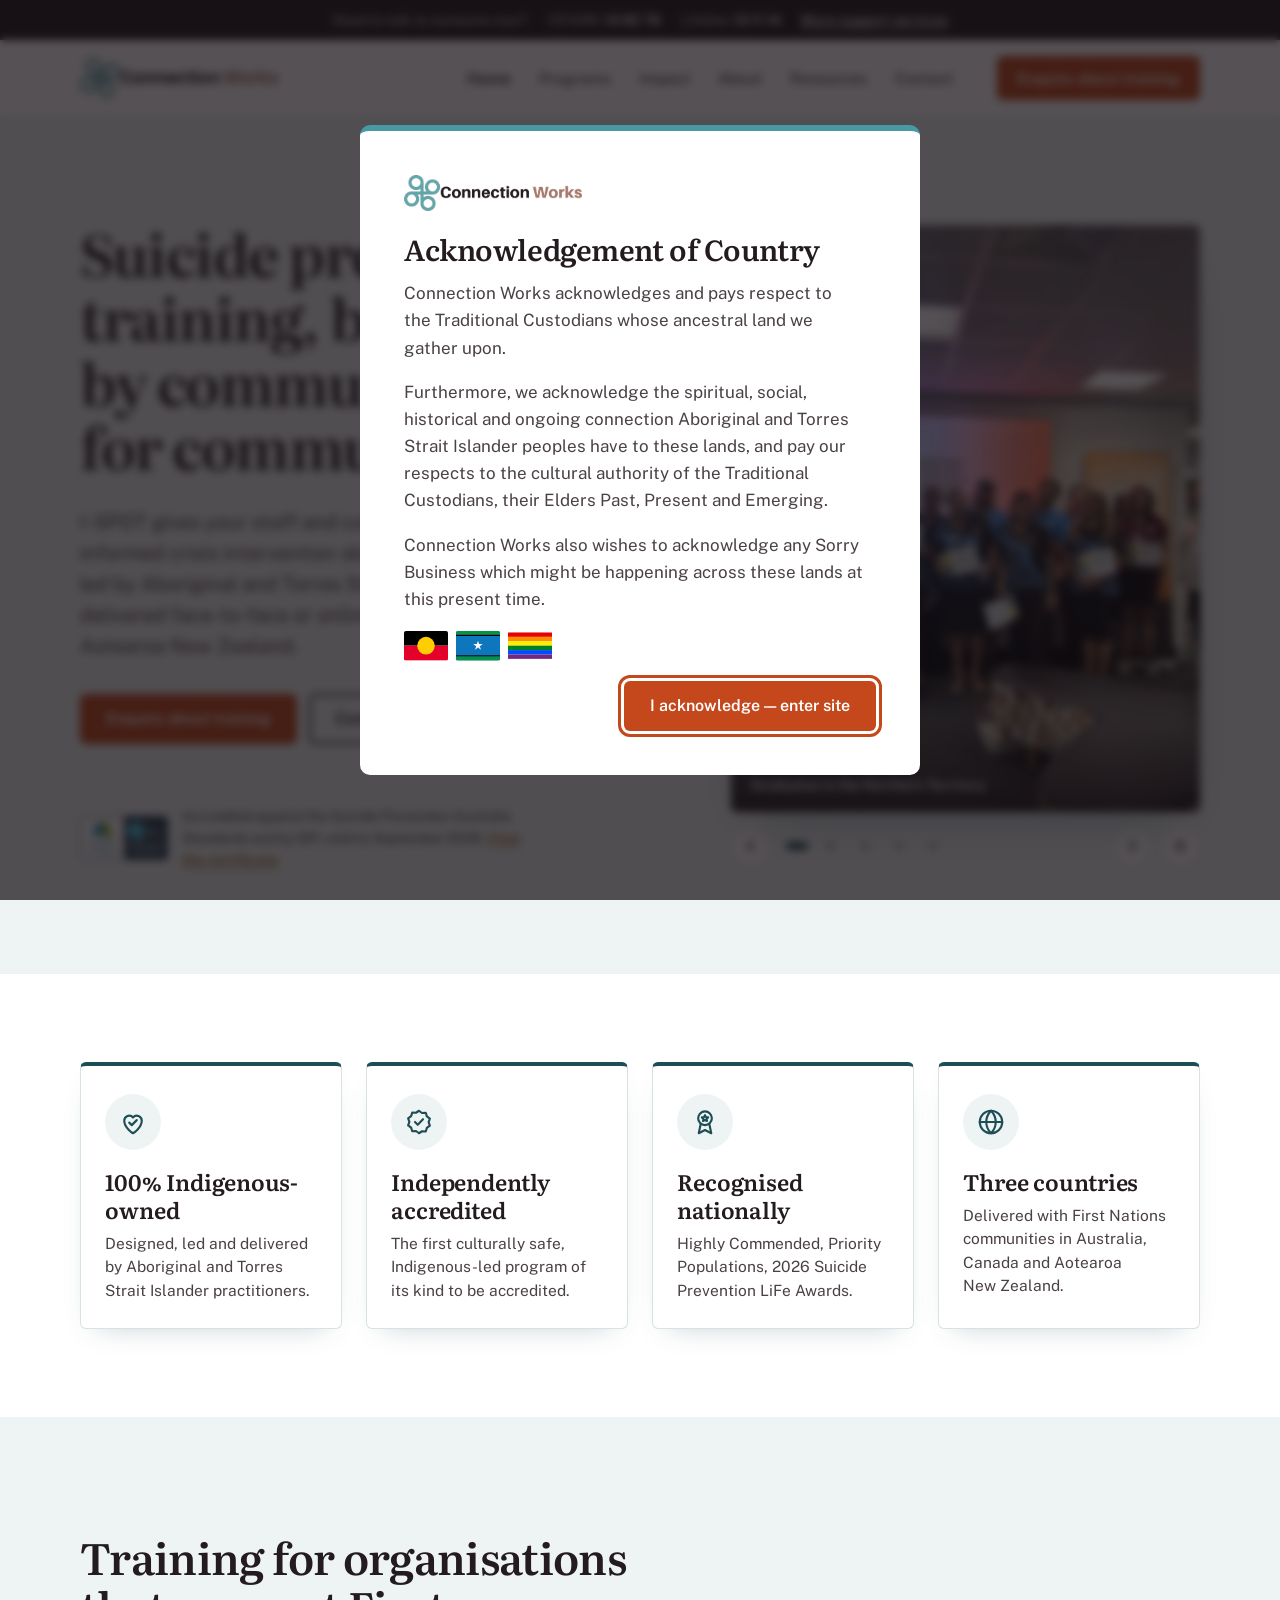
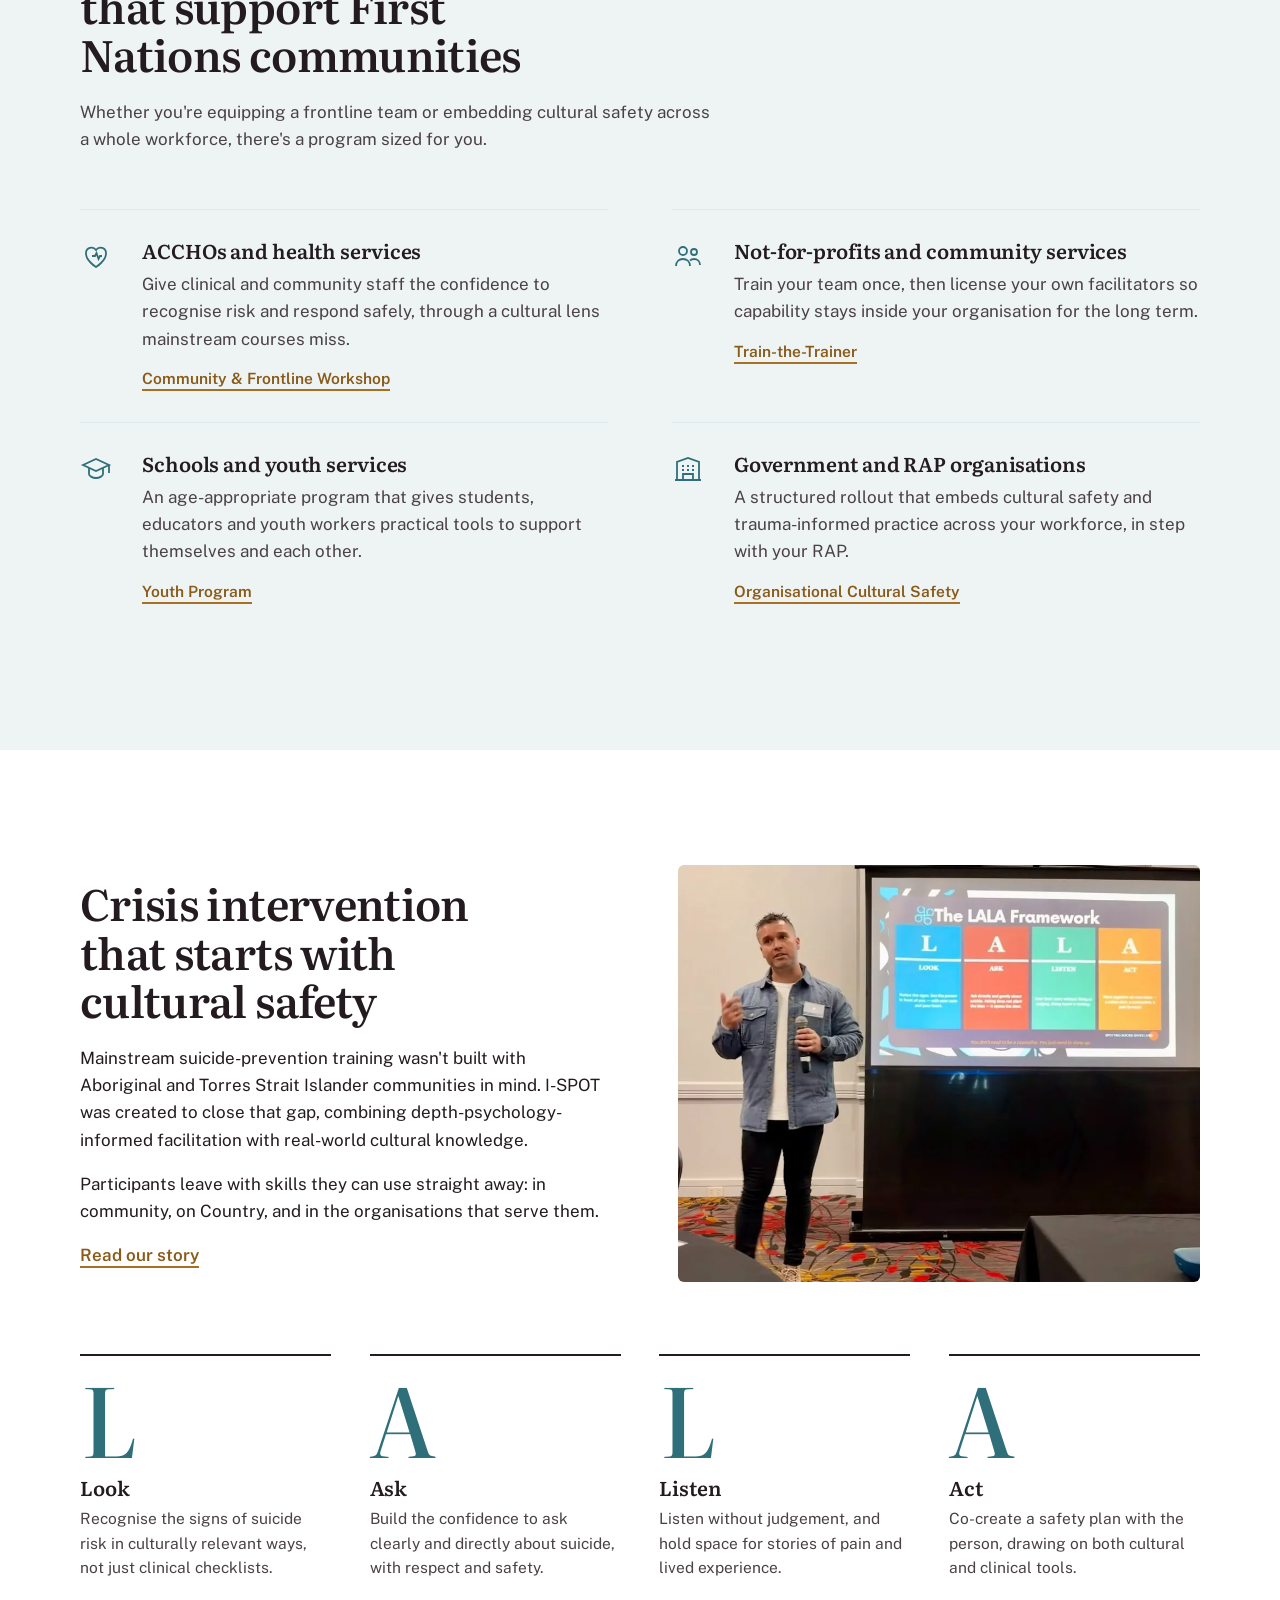
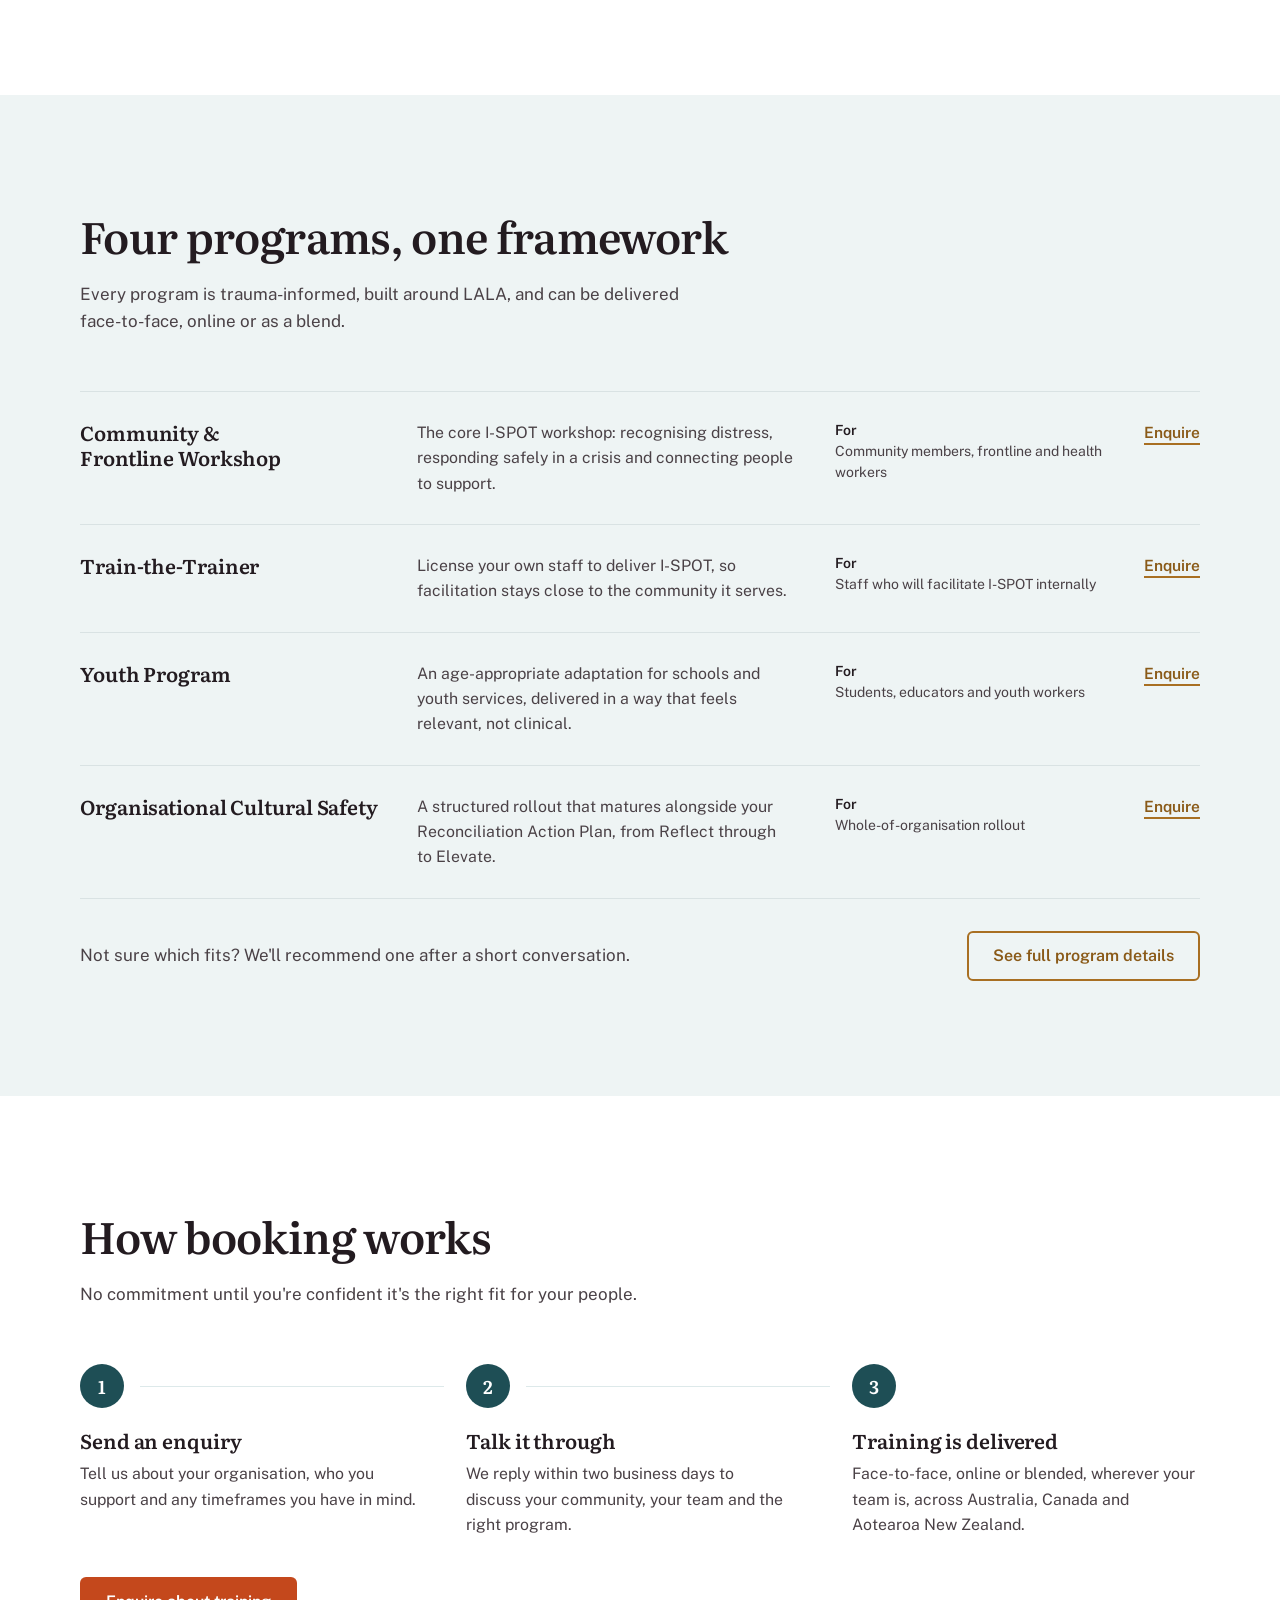
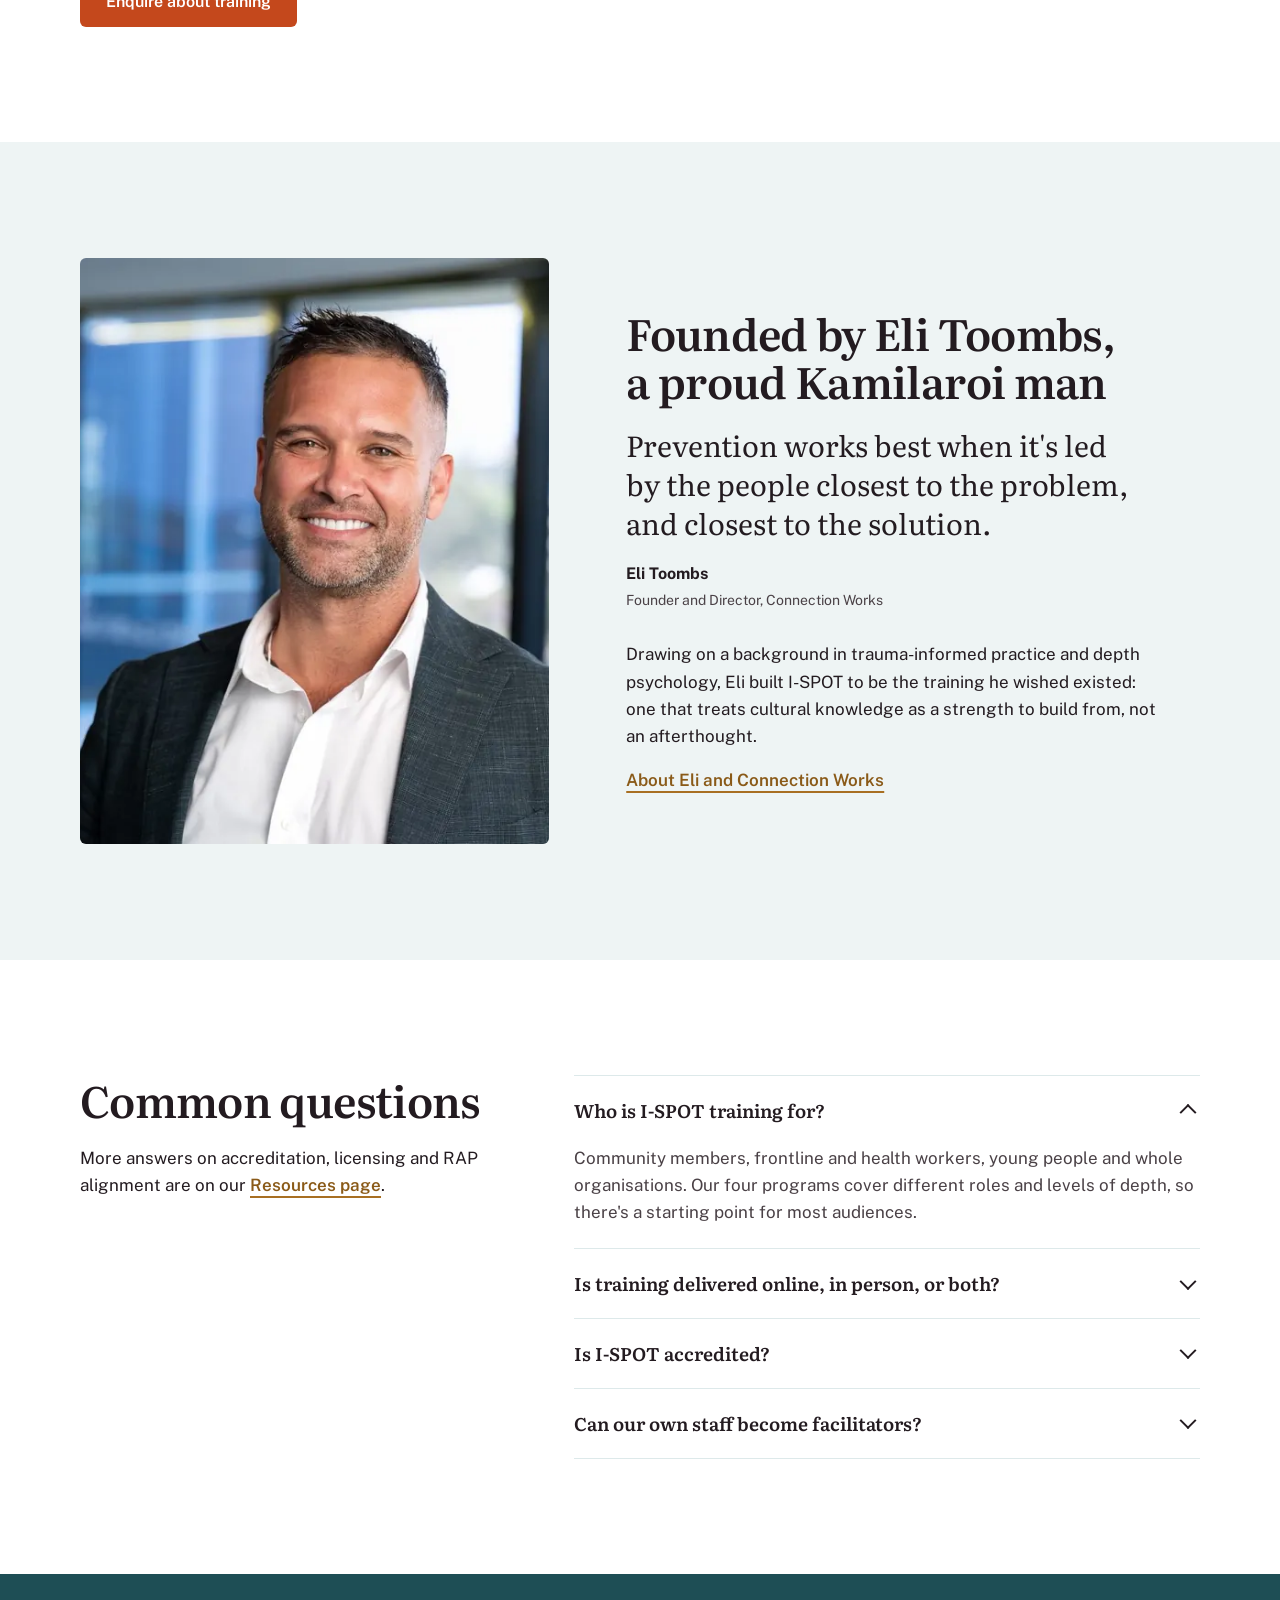
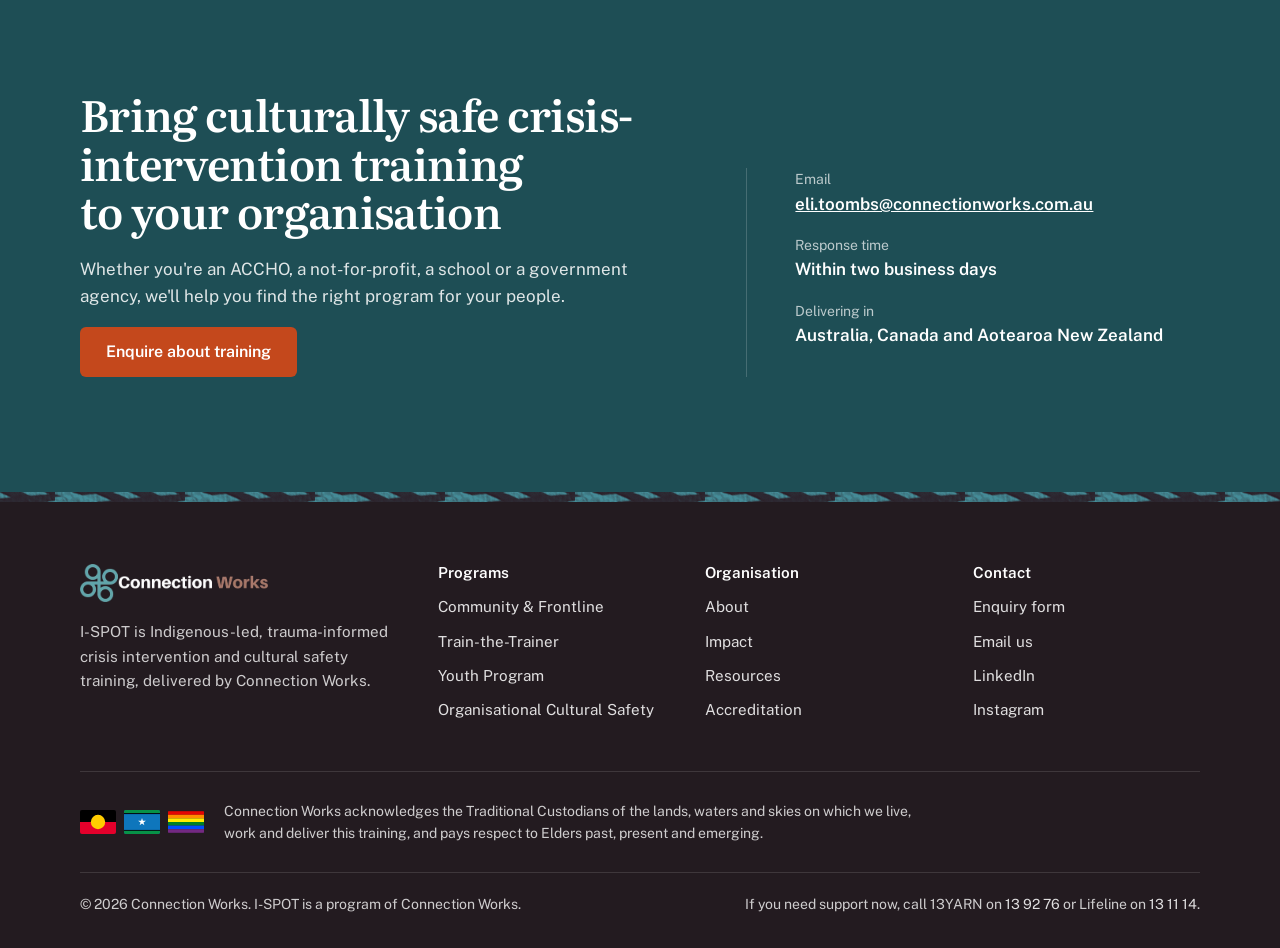
==== index.html @ 9fb26919 "Update SEO meta (titles, descriptions, OG/Twitter) targeting suicide prevention keyword research Fix" ====
<!doctype html>
<html lang="en-AU">
<head>
<meta charset="UTF-8">
<meta name="viewport" content="width=device-width, initial-scale=1">
<title>I-SPOT — Indigenous-Led Suicide Prevention Training</title>
<meta name="description" content="I-SPOT delivers Indigenous-led suicide prevention training and trauma-informed crisis intervention skills for community, frontline workers and organisations across Australia, Canada and Aotearoa New Zealand.">
<link rel="canonical" href="https://ispot.com.au/">
<meta name="theme-color" content="#1e4e55">
<!-- Open Graph / Twitter -->
<meta property="og:type" content="website">
<meta property="og:site_name" content="I-SPOT">
<meta property="og:locale" content="en_AU">
<meta property="og:url" content="https://ispot.com.au/">
<meta property="og:title" content="I-SPOT — Indigenous-Led Suicide Prevention Training">
<meta property="og:description" content="I-SPOT delivers Indigenous-led suicide prevention training and trauma-informed crisis intervention skills for community, frontline workers and organisations across Australia, Canada and Aotearoa New Zealand.">
<meta property="og:image" content="https://ispot.com.au/nt-graduates-certificates.jpg">
<meta property="og:image:width" content="1400">
<meta property="og:image:height" content="1050">
<meta name="twitter:card" content="summary_large_image">
<meta name="twitter:title" content="I-SPOT — Indigenous-Led Suicide Prevention Training">
<meta name="twitter:description" content="I-SPOT delivers Indigenous-led suicide prevention training and trauma-informed crisis intervention skills for community, frontline workers and organisations across Australia, Canada and Aotearoa New Zealand.">
<meta name="twitter:image" content="https://ispot.com.au/nt-graduates-certificates.jpg">
<!-- Structured data (AEO): organisation, site, page -->
<script type="application/ld+json">
{
 "@context": "https://schema.org",
 "@graph": [
  {
   "@type": "Organization",
   "@id": "https://ispot.com.au/#organization",
   "name": "Connection Works",
   "alternateName": "I-SPOT",
   "url": "https://ispot.com.au/",
   "logo": "https://ispot.com.au/connection-works-logo.png",
   "email": "eli.toombs@connectionworks.com.au",
   "description": "Connection Works delivers I-SPOT, a 100% Indigenous-owned, designed and led trauma-informed crisis intervention and cultural safety training program.",
   "founder": {
    "@type": "Person",
    "@id": "https://ispot.com.au/about.html#eli-toombs",
    "name": "Eli Toombs",
    "jobTitle": "Founder and Director",
    "description": "A proud Kamilaroi man.",
    "sameAs": [
     "https://www.linkedin.com/in/elitoombs",
     "https://www.instagram.com/eli_toombs"
    ]
   },
   "areaServed": [
    {
     "@type": "Country",
     "name": "Australia"
    },
    {
     "@type": "Country",
     "name": "Canada"
    },
    {
     "@type": "Country",
     "name": "New Zealand"
    }
   ],
   "knowsAbout": [
    "Suicide prevention",
    "Crisis intervention",
    "Cultural safety",
    "Trauma-informed practice"
   ],
   "hasCredential": [
    {
     "@type": "EducationalOccupationalCredential",
     "name": "Accredited against the Suicide Prevention Australia Standards"
    },
    {
     "@type": "EducationalOccupationalCredential",
     "name": "QIP (Quality Innovation Performance) Accredited Program",
     "validFrom": "2025-09-24",
     "validThrough": "2028-09-24"
    }
   ],
   "award": "Highly Commended, Priority Populations category, 2026 Suicide Prevention LiFe Awards",
   "contactPoint": {
    "@type": "ContactPoint",
    "contactType": "Training enquiries",
    "email": "eli.toombs@connectionworks.com.au",
    "url": "https://ispot.com.au/contact.html",
    "availableLanguage": "English"
   }
  },
  {
   "@type": "WebSite",
   "@id": "https://ispot.com.au/#website",
   "url": "https://ispot.com.au/",
   "name": "I-SPOT",
   "publisher": {
    "@id": "https://ispot.com.au/#organization"
   },
   "inLanguage": "en-AU"
  },
  {
   "@type": "WebPage",
   "@id": "https://ispot.com.au/#webpage",
   "url": "https://ispot.com.au/",
   "name": "I-SPOT — Indigenous-Led Suicide Prevention Training",
   "description": "I-SPOT delivers Indigenous-led suicide prevention training and trauma-informed crisis intervention skills for community, frontline workers and organisations across Australia, Canada and Aotearoa New Zealand.",
   "isPartOf": {
    "@id": "https://ispot.com.au/#website"
   },
   "about": {
    "@id": "https://ispot.com.au/#organization"
   },
   "primaryImageOfPage": "https://ispot.com.au/canada-partners-waterfront2.jpg",
   "inLanguage": "en-AU"
  }
 ]
}
</script>
<link rel="preconnect" href="https://fonts.googleapis.com">
<link rel="preconnect" href="https://fonts.gstatic.com" crossorigin>
<link rel="stylesheet" href="https://fonts.googleapis.com/css2?family=Literata:opsz,wght@7..72,400;7..72,500;7..72,600&family=Public+Sans:wght@400;500;600;700&display=swap">
<link rel="preload" as="image" href="img/nt-graduates-certificates-960.webp" imagesrcset="img/nt-graduates-certificates-480.webp 480w, img/nt-graduates-certificates-960.webp 960w, img/nt-graduates-certificates-1400.webp 1400w" imagesizes="(min-width: 860px) 45vw, 100vw">
<link rel="stylesheet" href="site.css">
</head>
<body>

<a class="skip-link" href="#main">Skip to content</a>

<!-- ============ Always-visible crisis support ============ -->
<div class="support-bar">
  <div class="wrap">
    <span class="support-bar-label">Need to talk to someone now?</span>
    <a href="tel:139276"><span>13YARN</span>13 92 76</a>
    <a href="tel:131114"><span>Lifeline</span>13 11 14</a>
    <a href="resources.html#support" class="support-bar-more">More support services</a>
  </div>
</div>

<!-- ============ Acknowledgement of Country (first visit) ============ -->
<div class="ack-overlay" id="ack-overlay" hidden role="dialog" aria-modal="true" aria-labelledby="ack-title">
  <div class="ack-modal">
    <img class="ack-logo" src="img/cw-logo-dark.webp" width="475" height="96" alt="Connection Works">
    <h2 id="ack-title">Acknowledgement of Country</h2>
    <p>Connection Works acknowledges and pays respect to the Traditional Custodians whose ancestral land we gather upon.</p>
    <p>Furthermore, we acknowledge the spiritual, social, historical and ongoing connection Aboriginal and Torres Strait Islander peoples have to these lands, and pay our respects to the cultural authority of the Traditional Custodians, their Elders Past, Present and Emerging.</p>
    <p>Connection Works also wishes to acknowledge any Sorry Business which might be happening across these lands at this present time.</p>
    <div class="flags-row" aria-label="Aboriginal Flag, Torres Strait Islander Flag, and Pride Flag">
      <svg class="flag-icon" viewBox="0 0 300 200" role="img" aria-label="Aboriginal Flag">
        <rect width="300" height="100" fill="#000000"/>
        <rect y="100" width="300" height="100" fill="#e4002b"/>
        <circle cx="150" cy="100" r="60" fill="#ffcd00"/>
      </svg>
      <svg class="flag-icon" viewBox="0 0 300 200" role="img" aria-label="Torres Strait Islander Flag">
        <rect width="300" height="200" fill="#0e76bc"/>
        <rect width="300" height="26" fill="#079247"/>
        <rect y="26" width="300" height="8" fill="#000000"/>
        <rect y="166" width="300" height="8" fill="#000000"/>
        <rect y="174" width="300" height="26" fill="#079247"/>
        <polygon points="150.0,66.0 157.6,89.5 182.3,89.5 162.4,104.0 170.0,127.5 150.0,113.0 130.0,127.5 137.6,104.0 117.7,89.5 142.4,89.5" fill="#ffffff"/>
      </svg>
      <svg class="flag-icon" viewBox="0 0 300 180" role="img" aria-label="Pride Flag">
        <rect y="0" width="300" height="30" fill="#e40303"/>
        <rect y="30" width="300" height="30" fill="#ff8c00"/>
        <rect y="60" width="300" height="30" fill="#ffed00"/>
        <rect y="90" width="300" height="30" fill="#008026"/>
        <rect y="120" width="300" height="30" fill="#004dff"/>
        <rect y="150" width="300" height="30" fill="#732982"/>
      </svg>
    </div>
    <div class="ack-actions">
      <button type="button" class="btn btn-primary" data-ack-close>I acknowledge — enter site</button>
    </div>
  </div>
</div>

<header class="site-header">
  <div class="wrap nav" role="navigation" aria-label="Main">
    <a href="index.html" class="brand" aria-label="I-SPOT by Connection Works, home">
      <img src="img/cw-logo-dark.webp" width="475" height="96" alt="Connection Works">
    </a>
    <ul class="nav-links" id="nav-links">
      <li><a href="index.html" aria-current="page">Home</a></li>
      <li><a href="training.html">Programs</a></li>
      <li><a href="impact.html">Impact</a></li>
      <li><a href="about.html">About</a></li>
      <li><a href="resources.html">Resources</a></li>
      <li><a href="contact.html">Contact</a></li>
      <li class="nav-mobile-cta"><a href="contact.html" class="btn btn-primary">Enquire about training</a></li>
    </ul>
    <div class="nav-cta"><a href="contact.html" class="btn btn-primary">Enquire about training</a></div>
    <button class="nav-toggle" aria-label="Menu" aria-expanded="false" aria-controls="nav-links"><span></span></button>
  </div>
</header>

<main id="main">

  <!-- ============ Hero ============ -->
  <section class="hero">
    <div class="wrap hero-grid">
      <div class="hero-copy">
        <h1>Suicide prevention training, built by community, for community.</h1>
        <p class="lede">I-SPOT gives your staff and community practical, trauma-informed crisis intervention skills. It is designed, owned and led by Aboriginal and Torres Strait Islander practitioners, and delivered face-to-face or online across Australia, Canada and Aotearoa New Zealand.</p>
        <div class="btn-row">
          <a href="contact.html" class="btn btn-primary">Enquire about training</a>
          <a href="training.html" class="btn btn-secondary">Compare programs</a>
        </div>
        <div class="hero-note">
          <img src="img/accreditation-badge.webp" width="760" height="380" alt="Suicide Prevention Australia Standards and QIP Accredited Program">
          <p>Accredited against the Suicide Prevention Australia Standards and by QIP, valid to September 2028. <a href="resources.html#certificate">View the certificate</a></p>
        </div>
      </div>
      <div class="hero-slider" role="region" aria-roledescription="carousel" aria-label="Photos of I-SPOT training and graduates">
        <ul class="slides" aria-live="off">
          <li class="slide is-active" role="group" aria-roledescription="slide" aria-label="1 of 5">
            <img fetchpriority="high" decoding="async" src="img/nt-graduates-certificates-1400.webp" srcset="img/nt-graduates-certificates-480.webp 480w, img/nt-graduates-certificates-960.webp 960w, img/nt-graduates-certificates-1400.webp 1400w" sizes="(min-width: 860px) 45vw, 100vw" width="1400" height="1050" alt="I-SPOT graduates holding their certificates of achievement in the Northern Territory">
            <p class="slide-caption">Graduates in the Northern Territory</p>
          </li>
          <li class="slide" role="group" aria-roledescription="slide" aria-label="2 of 5" aria-hidden="true">
            <img loading="lazy" fetchpriority="low" decoding="async" src="img/canada-partners-waterfront2-1400.webp" srcset="img/canada-partners-waterfront2-480.webp 480w, img/canada-partners-waterfront2-960.webp 960w, img/canada-partners-waterfront2-1400.webp 1400w" sizes="(min-width: 860px) 45vw, 100vw" width="1400" height="1050" alt="Eli Toombs with Train-the-Trainer partner community members in Canada">
            <p class="slide-caption">Train-the-Trainer partners in Canada</p>
          </li>
          <li class="slide" role="group" aria-roledescription="slide" aria-label="3 of 5" aria-hidden="true">
            <img loading="lazy" fetchpriority="low" decoding="async" src="img/kimarriyanginila-graduates-2-1024.webp" srcset="img/kimarriyanginila-graduates-2-480.webp 480w, img/kimarriyanginila-graduates-2-960.webp 960w, img/kimarriyanginila-graduates-2-1024.webp 1024w" sizes="(min-width: 860px) 45vw, 100vw" width="1024" height="768" alt="Eli Toombs with I-SPOT graduates at Kimarriyanginila community, Northern Territory">
            <p class="slide-caption">Kimarriyanginila community, NT</p>
          </li>
          <li class="slide" role="group" aria-roledescription="slide" aria-label="4 of 5" aria-hidden="true">
            <img loading="lazy" fetchpriority="low" decoding="async" src="img/barkly-graduates-1050.webp" srcset="img/barkly-graduates-480.webp 480w, img/barkly-graduates-960.webp 960w, img/barkly-graduates-1050.webp 1050w" sizes="(min-width: 860px) 45vw, 100vw" width="1050" height="1400" alt="I-SPOT graduates holding certificates of achievement in the Barkly region">
            <p class="slide-caption">Graduates in the Barkly region</p>
          </li>
          <li class="slide" role="group" aria-roledescription="slide" aria-label="5 of 5" aria-hidden="true">
            <img loading="lazy" fetchpriority="low" decoding="async" src="img/award-ceremony-1365.webp" srcset="img/award-ceremony-480.webp 480w, img/award-ceremony-960.webp 960w, img/award-ceremony-1365.webp 1365w" sizes="(min-width: 860px) 45vw, 100vw" width="1365" height="768" alt="The Connection Works team accepting I-SPOT's Highly Commended award at the 2026 Suicide Prevention LiFe Awards">
            <p class="slide-caption">Highly Commended, 2026 LiFe Awards</p>
          </li>
        </ul>
        <div class="slider-controls">
          <button type="button" class="slider-btn" data-slider-prev aria-label="Previous photo"><svg viewBox="0 0 20 20" aria-hidden="true"><path d="M12.5 4 6.5 10l6 6" fill="none" stroke="currentColor" stroke-width="2"/></svg></button>
          <div class="slider-dots">
            <button type="button" class="slider-dot is-active" aria-label="Show photo 1: Graduates in the Northern Territory" aria-current="true"></button>
            <button type="button" class="slider-dot" aria-label="Show photo 2: Train-the-Trainer partners in Canada"></button>
            <button type="button" class="slider-dot" aria-label="Show photo 3: Kimarriyanginila community, NT"></button>
            <button type="button" class="slider-dot" aria-label="Show photo 4: Graduates in the Barkly region"></button>
            <button type="button" class="slider-dot" aria-label="Show photo 5: Highly Commended, 2026 LiFe Awards"></button>
          </div>
          <button type="button" class="slider-btn" data-slider-next aria-label="Next photo"><svg viewBox="0 0 20 20" aria-hidden="true"><path d="m7.5 4 6 6-6 6" fill="none" stroke="currentColor" stroke-width="2"/></svg></button>
          <button type="button" class="slider-btn slider-pause" data-slider-pause aria-label="Pause slideshow"><svg class="i-pause" viewBox="0 0 20 20" aria-hidden="true"><path d="M7 4v12M13 4v12" stroke="currentColor" stroke-width="2.2"/></svg><svg class="i-play" viewBox="0 0 20 20" aria-hidden="true"><path d="M6 4l10 6-10 6z" fill="currentColor"/></svg></button>
        </div>
      </div>
    </div>
  </section>

  <!-- ============ Credentials ============ -->
  <section class="credentials" aria-labelledby="cred-title">
    <div class="wrap">
      <h2 id="cred-title" class="visually-hidden">Why organisations trust I-SPOT</h2>
      <ul class="cred-list">
        <li>
          <span class="cred-icon"><svg viewBox="0 0 24 24" fill="none" stroke="currentColor" stroke-width="1.7" stroke-linecap="round" stroke-linejoin="round" aria-hidden="true"><path d="M12 21s-7-4.35-7-10a4 4 0 0 1 7-2.65A4 4 0 0 1 19 11c0 5.65-7 10-7 10Z"/><path d="M9 12.5l2 2 4-4"/></svg></span>
          <h3>100% Indigenous-owned</h3>
          <p>Designed, led and delivered by Aboriginal and Torres Strait Islander practitioners.</p>
        </li>
        <li>
          <span class="cred-icon"><svg viewBox="0 0 24 24" fill="none" stroke="currentColor" stroke-width="1.7" stroke-linecap="round" stroke-linejoin="round" aria-hidden="true"><path d="M12 3l2.4 1.8 3-.2.9 2.9 2.4 1.8-1 2.8 1 2.8-2.4 1.8-.9 2.9-3-.2L12 21l-2.4-1.8-3 .2-.9-2.9-2.4-1.8 1-2.8-1-2.8 2.4-1.8.9-2.9 3 .2Z"/><path d="M8.8 12l2.2 2.2 4.2-4.4"/></svg></span>
          <h3>Independently accredited</h3>
          <p>The first culturally safe, Indigenous-led program of its kind to be accredited.</p>
        </li>
        <li>
          <span class="cred-icon"><svg viewBox="0 0 24 24" fill="none" stroke="currentColor" stroke-width="1.7" stroke-linecap="round" stroke-linejoin="round" aria-hidden="true"><circle cx="12" cy="9" r="5.5"/><path d="M8.6 13.4 7 21l5-2.6 5 2.6-1.6-7.6"/><path d="M12 6.5l.8 1.6 1.7.2-1.2 1.2.3 1.7-1.6-.8-1.6.8.3-1.7-1.2-1.2 1.7-.2Z"/></svg></span>
          <h3>Recognised nationally</h3>
          <p>Highly Commended, Priority Populations, 2026 Suicide Prevention LiFe Awards.</p>
        </li>
        <li>
          <span class="cred-icon"><svg viewBox="0 0 24 24" fill="none" stroke="currentColor" stroke-width="1.7" stroke-linecap="round" stroke-linejoin="round" aria-hidden="true"><circle cx="12" cy="12" r="9"/><path d="M3 12h18M12 3c2.5 2.6 3.8 5.6 3.8 9s-1.3 6.4-3.8 9c-2.5-2.6-3.8-5.6-3.8-9S9.5 5.6 12 3Z"/></svg></span>
          <h3>Three countries</h3>
          <p>Delivered with First Nations communities in Australia, Canada and Aotearoa New Zealand.</p>
        </li>
      </ul>
    </div>
  </section>

  <!-- ============ Who it's for ============ -->
  <section class="section section--mist" aria-labelledby="who-title">
    <div class="wrap">
      <div class="section-intro">
        <h2 id="who-title">Training for organisations that support First Nations communities</h2>
        <p>Whether you're equipping a frontline team or embedding cultural safety across a whole workforce, there's a program sized for you.</p>
      </div>
      <div class="audience-grid">
        <div class="audience"><svg viewBox="0 0 32 32" fill="none" stroke="currentColor" stroke-width="1.8" aria-hidden="true"><path d="M16 27s-10-6.2-10-13.5A5.5 5.5 0 0 1 16 10a5.5 5.5 0 0 1 10 3.5C26 20.8 16 27 16 27Z"/><path d="M12 16h3l1.5-3 2 6 1.5-3h2"/></svg><div>
          <h3>ACCHOs and health services</h3>
          <p>Give clinical and community staff the confidence to recognise risk and respond safely, through a cultural lens mainstream courses miss.</p>
          <a class="text-link" href="training.html#community">Community &amp; Frontline Workshop</a>
        </div></div>
        <div class="audience"><svg viewBox="0 0 32 32" fill="none" stroke="currentColor" stroke-width="1.8" aria-hidden="true"><circle cx="11" cy="11" r="4"/><circle cx="22" cy="12" r="3"/><path d="M4 26c0-4.4 3.1-7 7-7s7 2.6 7 7M18 20.5c1-.9 2.4-1.5 4-1.5 3.3 0 6 2.2 6 6"/></svg><div>
          <h3>Not-for-profits and community services</h3>
          <p>Train your team once, then license your own facilitators so capability stays inside your organisation for the long term.</p>
          <a class="text-link" href="training.html#trainer">Train-the-Trainer</a>
        </div></div>
        <div class="audience"><svg viewBox="0 0 32 32" fill="none" stroke="currentColor" stroke-width="1.8" aria-hidden="true"><path d="M3 12 16 6l13 6-13 6L3 12Z"/><path d="M9 15v6c0 1.7 3.1 4 7 4s7-2.3 7-4v-6M29 12v8"/></svg><div>
          <h3>Schools and youth services</h3>
          <p>An age-appropriate program that gives students, educators and youth workers practical tools to support themselves and each other.</p>
          <a class="text-link" href="training.html#youth">Youth Program</a>
        </div></div>
        <div class="audience"><svg viewBox="0 0 32 32" fill="none" stroke="currentColor" stroke-width="1.8" aria-hidden="true"><path d="M5 27V9l11-4 11 4v18"/><path d="M3 27h26M11 27v-6h10v6M10 13h2M15 13h2M20 13h2M10 17h2M15 17h2M20 17h2"/></svg><div>
          <h3>Government and RAP organisations</h3>
          <p>A structured rollout that embeds cultural safety and trauma-informed practice across your workforce, in step with your RAP.</p>
          <a class="text-link" href="training.html#organisation">Organisational Cultural Safety</a>
        </div></div>
      </div>
    </div>
  </section>

  <!-- ============ Approach + LALA ============ -->
  <section class="section" aria-labelledby="approach-title">
    <div class="wrap">
      <div class="split">
        <div>
          <h2 id="approach-title">Crisis intervention that starts with cultural safety</h2>
          <p>Mainstream suicide-prevention training wasn't built with Aboriginal and Torres Strait Islander communities in mind. I-SPOT was created to close that gap, combining depth-psychology-informed facilitation with real-world cultural knowledge.</p>
          <p>Participants leave with skills they can use straight away: in community, on Country, and in the organisations that serve them.</p>
          <a class="text-link" href="about.html">Read our story</a>
        </div>
        <div class="split-media">
          <img loading="lazy" decoding="async" src="img/eli-lala-presenting-wide-1024.webp" srcset="img/eli-lala-presenting-wide-480.webp 480w, img/eli-lala-presenting-wide-960.webp 960w, img/eli-lala-presenting-wide-1024.webp 1024w" sizes="(min-width: 860px) 50vw, 100vw" width="1024" height="896" alt="Eli Toombs presenting the LALA framework to a room of I-SPOT workshop participants">
        </div>
      </div>
      <ol class="lala" aria-label="The LALA framework">
        <li><span class="lala-letter" aria-hidden="true">L</span><h3>Look</h3><p>Recognise the signs of suicide risk in culturally relevant ways, not just clinical checklists.</p></li>
        <li><span class="lala-letter" aria-hidden="true">A</span><h3>Ask</h3><p>Build the confidence to ask clearly and directly about suicide, with respect and safety.</p></li>
        <li><span class="lala-letter" aria-hidden="true">L</span><h3>Listen</h3><p>Listen without judgement, and hold space for stories of pain and lived experience.</p></li>
        <li><span class="lala-letter" aria-hidden="true">A</span><h3>Act</h3><p>Co-create a safety plan with the person, drawing on both cultural and clinical tools.</p></li>
      </ol>
    </div>
  </section>

  <!-- ============ Programs ============ -->
  <section class="section section--mist" aria-labelledby="programs-title">
    <div class="wrap">
      <div class="section-intro">
        <h2 id="programs-title">Four programs, one framework</h2>
        <p>Every program is trauma-informed, built around LALA, and can be delivered face-to-face, online or as a blend.</p>
      </div>
      <ul class="program-list">
        <li class="program">
          <h3><a href="training.html#community">Community &amp; Frontline Workshop</a></h3>
          <p>The core I-SPOT workshop: recognising distress, responding safely in a crisis and connecting people to support.</p>
          <div class="program-meta"><b>For</b>Community members, frontline and health workers</div>
          <a class="text-link" href="contact.html?program=community">Enquire</a>
        </li>
        <li class="program">
          <h3><a href="training.html#trainer">Train-the-Trainer</a></h3>
          <p>License your own staff to deliver I-SPOT, so facilitation stays close to the community it serves.</p>
          <div class="program-meta"><b>For</b>Staff who will facilitate I-SPOT internally</div>
          <a class="text-link" href="contact.html?program=trainer">Enquire</a>
        </li>
        <li class="program">
          <h3><a href="training.html#youth">Youth Program</a></h3>
          <p>An age-appropriate adaptation for schools and youth services, delivered in a way that feels relevant, not clinical.</p>
          <div class="program-meta"><b>For</b>Students, educators and youth workers</div>
          <a class="text-link" href="contact.html?program=youth">Enquire</a>
        </li>
        <li class="program">
          <h3><a href="training.html#organisation">Organisational Cultural Safety</a></h3>
          <p>A structured rollout that matures alongside your Reconciliation Action Plan, from Reflect through to Elevate.</p>
          <div class="program-meta"><b>For</b>Whole-of-organisation rollout</div>
          <a class="text-link" href="contact.html?program=organisation">Enquire</a>
        </li>
      </ul>
      <div class="list-foot">
        <p>Not sure which fits? We'll recommend one after a short conversation.</p>
        <a href="training.html" class="btn btn-tertiary">See full program details</a>
      </div>
    </div>
  </section>

  <!-- ============ How booking works ============ -->
  <section class="section" aria-labelledby="booking-title">
    <div class="wrap">
      <div class="section-intro">
        <h2 id="booking-title">How booking works</h2>
        <p>No commitment until you're confident it's the right fit for your people.</p>
      </div>
      <ol class="steps">
        <li><h3>Send an enquiry</h3><p>Tell us about your organisation, who you support and any timeframes you have in mind.</p></li>
        <li><h3>Talk it through</h3><p>We reply within two business days to discuss your community, your team and the right program.</p></li>
        <li><h3>Training is delivered</h3><p>Face-to-face, online or blended, wherever your team is, across Australia, Canada and Aotearoa New Zealand.</p></li>
      </ol>
      <a href="contact.html" class="btn btn-primary">Enquire about training</a>
    </div>
  </section>

  <!-- ============ Founder ============ -->
  <section class="section section--mist" aria-labelledby="founder-title">
    <div class="wrap founder">
      <img loading="lazy" decoding="async" src="img/eli-headshot-1400.webp" srcset="img/eli-headshot-480.webp 480w, img/eli-headshot-960.webp 960w, img/eli-headshot-1400.webp 1400w" sizes="(min-width: 860px) 45vw, 100vw" width="1400" height="933" alt="Eli Toombs, Founder and Director of Connection Works">
      <div>
        <h2 id="founder-title">Founded by Eli Toombs, a proud Kamilaroi man</h2>
        <blockquote>
          <p>Prevention works best when it's led by the people closest to the problem, and closest to the solution.</p>
          <cite><b>Eli Toombs</b>Founder and Director, Connection Works</cite>
        </blockquote>
        <p>Drawing on a background in trauma-informed practice and depth psychology, Eli built I-SPOT to be the training he wished existed: one that treats cultural knowledge as a strength to build from, not an afterthought.</p>
        <a class="text-link" href="about.html">About Eli and Connection Works</a>
      </div>
    </div>
  </section>

  <!-- ============ FAQ (short; full list on Resources) ============ -->
  <section class="section" aria-labelledby="faq-title">
    <div class="wrap faq-layout">
      <div>
        <h2 id="faq-title">Common questions</h2>
        <p>More answers on accreditation, licensing and RAP alignment are on our <a class="text-link" href="resources.html#faq">Resources page</a>.</p>
      </div>
      <div class="faq">
        <details open>
          <summary>Who is I-SPOT training for?</summary>
          <p>Community members, frontline and health workers, young people and whole organisations. Our four programs cover different roles and levels of depth, so there's a starting point for most audiences.</p>
        </details>
        <details>
          <summary>Is training delivered online, in person, or both?</summary>
          <p>Every I-SPOT program can be delivered face-to-face, online, or as a blend of both, depending on what suits your community, team or organisation.</p>
        </details>
        <details>
          <summary>Is I-SPOT accredited?</summary>
          <p>Yes. I-SPOT is accredited against the Suicide Prevention Australia Standards and holds QIP (Quality Innovation Performance) Accredited Program status, valid from September 2025 to September 2028.</p>
        </details>
        <details>
          <summary>Can our own staff become facilitators?</summary>
          <p>Yes. Our Train-the-Trainer program licenses your staff to deliver I-SPOT internally, so cultural safety capability stays inside your organisation for the long term.</p>
        </details>
      </div>
    </div>
  </section>

  <!-- ============ Closing CTA ============ -->
  <section class="section cta on-dark" aria-labelledby="cta-title">
    <div class="wrap cta-grid">
      <div>
        <h2 id="cta-title">Bring culturally safe crisis-intervention training to your organisation</h2>
        <p>Whether you're an ACCHO, a not-for-profit, a school or a government agency, we'll help you find the right program for your people.</p>
        <div class="btn-row">
          <a href="contact.html" class="btn btn-primary">Enquire about training</a>
        </div>
      </div>
      <div class="cta-contact">
        <dl>
          <div><dt>Email</dt><dd><a href="mailto:eli.toombs@connectionworks.com.au">eli.toombs@connectionworks.com.au</a></dd></div>
          <div><dt>Response time</dt><dd>Within two business days</dd></div>
          <div><dt>Delivering in</dt><dd>Australia, Canada and Aotearoa New Zealand</dd></div>
        </dl>
      </div>
    </div>
  </section>

</main>

<footer class="site-footer">
  <div class="wrap">
    <div class="footer-grid">
      <div>
        <img class="footer-logo" src="img/cw-logo-light.webp" width="449" height="96" alt="Connection Works" loading="lazy">
        <p>I-SPOT is Indigenous-led, trauma-informed crisis intervention and cultural safety training, delivered by Connection Works.</p>
      </div>
      <nav aria-labelledby="f-programs">
        <h2 id="f-programs">Programs</h2>
        <ul>
          <li><a href="training.html#community">Community &amp; Frontline</a></li>
          <li><a href="training.html#trainer">Train-the-Trainer</a></li>
          <li><a href="training.html#youth">Youth Program</a></li>
          <li><a href="training.html#organisation">Organisational Cultural Safety</a></li>
        </ul>
      </nav>
      <nav aria-labelledby="f-site">
        <h2 id="f-site">Organisation</h2>
        <ul>
          <li><a href="about.html">About</a></li>
          <li><a href="impact.html">Impact</a></li>
          <li><a href="resources.html">Resources</a></li>
          <li><a href="resources.html#certificate">Accreditation</a></li>
        </ul>
      </nav>
      <div>
        <h2>Contact</h2>
        <ul>
          <li><a href="contact.html">Enquiry form</a></li>
          <li><a href="mailto:eli.toombs@connectionworks.com.au">Email us</a></li>
          <li><a href="https://www.linkedin.com/in/elitoombs" rel="noopener">LinkedIn</a></li>
          <li><a href="https://www.instagram.com/eli_toombs" rel="noopener">Instagram</a></li>
        </ul>
      </div>
    </div>
    <div class="footer-ack">
      <div class="flags" aria-label="Aboriginal, Torres Strait Islander and Pride flags" role="img"><svg  viewBox="0 0 300 200" aria-hidden="true">
        <rect width="300" height="100" fill="#000000"/>
        <rect y="100" width="300" height="100" fill="#e4002b"/>
        <circle cx="150" cy="100" r="60" fill="#ffcd00"/>
      </svg>
      <svg  viewBox="0 0 300 200" aria-hidden="true">
        <rect width="300" height="200" fill="#0e76bc"/>
        <rect width="300" height="26" fill="#079247"/>
        <rect y="26" width="300" height="8" fill="#000000"/>
        <rect y="166" width="300" height="8" fill="#000000"/>
        <rect y="174" width="300" height="26" fill="#079247"/>
        <polygon points="150.0,66.0 157.6,89.5 182.3,89.5 162.4,104.0 170.0,127.5 150.0,113.0 130.0,127.5 137.6,104.0 117.7,89.5 142.4,89.5" fill="#ffffff"/>
      </svg>
      <svg  viewBox="0 0 300 180" aria-hidden="true">
        <rect y="0" width="300" height="30" fill="#e40303"/>
        <rect y="30" width="300" height="30" fill="#ff8c00"/>
        <rect y="60" width="300" height="30" fill="#ffed00"/>
        <rect y="90" width="300" height="30" fill="#008026"/>
        <rect y="120" width="300" height="30" fill="#004dff"/>
        <rect y="150" width="300" height="30" fill="#732982"/>
      </svg></div>
      <p>Connection Works acknowledges the Traditional Custodians of the lands, waters and skies on which we live, work and deliver this training, and pays respect to Elders past, present and emerging.</p>
    </div>
    <div class="footer-base">
      <span>© 2026 Connection Works. I-SPOT is a program of Connection Works.</span>
      <span>If you need support now, call 13YARN on <a href="tel:139276">13 92 76</a> or Lifeline on <a href="tel:131114">13 11 14</a>.</span>
    </div>
  </div>
</footer>

<script src="script.js" defer></script>

</body>
</html>
---- site.css ----
/* =========================================================================
   I-SPOT — design system v2 (Sept 2026)
   Audience: not-for-profits, ACCHOs, schools and government buying training.
   Character: professional, empathetic, clear next steps.

   Palette  — paper #FFFFFF · mist #EEF4F4 · deep teal #1E4E55
              ink #231B20 · clay #8C5E51 · action #C4481C (buttons only)
   Type     — Literata (headings: warm, readable book serif)
              Public Sans (body + UI: civic, highly legible)
   ========================================================================= */

:root {
  --paper: #ffffff;
  --mist: #eef4f4;
  --mist-deep: #dde9ea;
  --teal: #1e4e55;
  --teal-mid: #2f6f79;
  --teal-bright: #4999a5;   /* brand teal: decorative use only */
  --ink: #231b20;
  --ink-2: #4a4146;         /* secondary text, 9:1 on white */
  --clay: #8c5e51;
  --action: #c4481c;        /* 4.9:1 with white text */
  --action-hover: #a63a13;
  --tertiary: #a86f22;       /* ochre: underlines, borders, icons (3:1+ on white) */
  --tertiary-text: #8a5a18;  /* same hue darkened for text: 5.9:1 on white, AA */
  --tertiary-tint: #f6ecdd;
  --line: #d9e2e3;
  --line-dark: rgb(255 255 255 / 0.18);
  --focus: #c4481c;

  --font-head: "Literata", Georgia, "Times New Roman", serif;
  --font-body: "Public Sans", "Segoe UI", system-ui, -apple-system, sans-serif;

  /* type scale (1.25 minor third, fluid at the top end) */
  --fs-sm: 0.875rem;
  --fs-base: 1.0625rem;
  --fs-md: 1.25rem;
  --fs-lg: clamp(1.45rem, 1.2rem + 1vw, 1.8rem);
  --fs-xl: clamp(1.9rem, 1.4rem + 2vw, 2.7rem);
  --fs-2xl: clamp(2.4rem, 1.6rem + 3.4vw, 4rem);

  --wrap: 1200px;
  --gutter: clamp(20px, 4vw, 40px);
  --section: clamp(64px, 9vw, 120px);
  --radius: 6px;
}

@media (prefers-color-scheme: dark) {
  :root:not([data-theme="light"]) {
    --paper: #171314;
    --mist: #1d2324;
    --mist-deep: #263031;
    --teal: #16383d;
    --teal-mid: #7fc0c9;
    --ink: #f3eeef;
    --ink-2: #c9bfc3;
    --clay: #d4a898;
    --line: #333a3b;
    --focus: #ff9a6e;
    --tertiary: #d49a4c;
    --tertiary-text: #e0b06a;
    --tertiary-tint: #2c2317;
  }
}
:root[data-theme="dark"] {
  --paper: #171314; --mist: #1d2324; --mist-deep: #263031; --teal: #16383d; --teal-mid: #7fc0c9;
  --ink: #f3eeef; --ink-2: #c9bfc3; --clay: #d4a898; --line: #333a3b; --focus: #ff9a6e;
}

/* ---------- base ---------- */
*, *::before, *::after { box-sizing: border-box; }
html { -webkit-text-size-adjust: 100%; scroll-behavior: smooth; overflow-x: clip; }
body {
  margin: 0;
  background: var(--paper);
  color: var(--ink);
  font-family: var(--font-body);
  font-size: var(--fs-base);
  line-height: 1.6;
  overflow-x: clip;
  text-rendering: optimizeLegibility;
}
img { max-width: 100%; display: block; }
:where(img[width][height]) { height: auto; }
a { color: inherit; }
:focus-visible { outline: 3px solid var(--focus); outline-offset: 3px; border-radius: 2px; }
[id] { scroll-margin-top: 100px; }

h1, h2, h3 {
  font-family: var(--font-head);
  font-weight: 600;
  line-height: 1.12;
  letter-spacing: -0.015em;
  margin: 0 0 0.5em;
  text-wrap: balance;
  font-optical-sizing: auto;
}
h1 { font-size: var(--fs-2xl); letter-spacing: -0.025em; }
h2 { font-size: var(--fs-xl); }
h3 { font-size: var(--fs-md); line-height: 1.25; letter-spacing: -0.005em; }
p { margin: 0 0 1em; max-width: 64ch; text-wrap: pretty; }
.lede { font-size: var(--fs-md); line-height: 1.55; color: var(--ink-2); }

.wrap { max-width: var(--wrap); margin-inline: auto; padding-inline: var(--gutter); }
.section { padding-block: var(--section); }
.section--mist { background: var(--mist); }
.section-intro { max-width: 720px; margin-bottom: clamp(36px, 5vw, 56px); }
.section-intro p { color: var(--ink-2); }

.visually-hidden {
  position: absolute; width: 1px; height: 1px; padding: 0; margin: -1px;
  overflow: hidden; clip: rect(0 0 0 0); white-space: nowrap; border: 0;
}
.skip-link {
  position: absolute; left: 12px; top: -80px; z-index: 300;
  background: var(--ink); color: #fff; padding: 10px 16px; border-radius: var(--radius);
  text-decoration: none; font-weight: 600;
}
.skip-link:focus { top: 12px; }

/* ---------- buttons ---------- */
.btn {
  display: inline-flex; align-items: center; justify-content: center; gap: 10px;
  min-height: 50px; padding: 0 24px;
  font: 600 1rem/1 var(--font-body);
  border-radius: var(--radius);
  border: 2px solid transparent;
  text-decoration: none;
  cursor: pointer;
  transition: background-color 0.15s ease, border-color 0.15s ease, color 0.15s ease;
}
.btn-primary { background: var(--action); color: #fff; }
.btn-primary:hover { background: var(--action-hover); }
.btn-secondary { background: transparent; color: var(--ink); border-color: var(--ink); }
.btn-secondary:hover { background: var(--ink); color: var(--paper); }
.on-dark .btn-secondary { color: #fff; border-color: rgb(255 255 255 / 0.7); }
.on-dark .btn-secondary:hover { background: #fff; color: var(--teal); border-color: #fff; }
.btn-row { display: flex; flex-wrap: wrap; gap: 12px; }

/* tertiary action: ochre text link */
.text-link {
  font-weight: 600; color: var(--tertiary-text); text-decoration: underline;
  text-decoration-color: var(--tertiary); text-decoration-thickness: 2px; text-underline-offset: 5px;
  transition: color 0.15s ease, text-decoration-color 0.15s ease;
}
.text-link:hover { color: var(--ink); text-decoration-color: var(--ink); }
/* tertiary button: ochre outline, for lower-priority actions */
.btn-tertiary { background: transparent; color: var(--tertiary-text); border-color: var(--tertiary); }
.btn-tertiary:hover { background: var(--tertiary-tint); }

/* ---------- crisis support bar ---------- */
.support-bar { background: var(--ink); color: #fff; font-size: var(--fs-sm); }
.support-bar .wrap {
  display: flex; flex-wrap: wrap; justify-content: center; align-items: center;
  gap: 4px 20px; padding-block: 9px;
}
.support-bar-label { color: rgb(255 255 255 / 0.78); }
.support-bar a { color: #fff; font-weight: 600; text-decoration: none; white-space: nowrap; }
.support-bar a span { font-weight: 400; color: rgb(255 255 255 / 0.78); margin-right: 4px; }
.support-bar a:hover { text-decoration: underline; text-underline-offset: 3px; }
.support-bar-more { text-decoration: underline !important; text-underline-offset: 3px; font-weight: 500 !important; }
@media (max-width: 600px) { .support-bar-label, .support-bar-more { display: none; } }

/* ---------- header ---------- */
.site-header {
  position: sticky; top: 0; z-index: 50;
  background: color-mix(in srgb, var(--paper) 94%, transparent);
  backdrop-filter: saturate(1.4) blur(12px);
  border-bottom: 1px solid var(--line);
}
.nav { display: flex; align-items: center; gap: 32px; min-height: 76px; }
.brand { display: flex; flex-shrink: 0; }
.brand img { height: 40px; width: auto; }
.nav-links { display: flex; gap: 4px; list-style: none; margin: 0 0 0 auto; padding: 0; }
.nav-links a {
  display: block; padding: 10px 12px; border-radius: var(--radius);
  font-weight: 500; font-size: 0.97rem; color: var(--ink-2); text-decoration: none;
}
.nav-links a:hover { color: var(--ink); background: var(--mist); }
.nav-links a[aria-current="page"] { color: var(--ink); font-weight: 600; }
.nav-cta { flex-shrink: 0; }
.nav-cta .btn { min-height: 44px; padding: 0 18px; font-size: 0.95rem; }
.nav-toggle {
  display: none; margin-left: auto; width: 46px; height: 46px;
  background: none; border: 1px solid var(--line); border-radius: var(--radius); cursor: pointer;
  align-items: center; justify-content: center;
}
.nav-toggle span, .nav-toggle span::before, .nav-toggle span::after {
  content: ""; display: block; width: 20px; height: 2px; background: var(--ink); position: relative;
  transition: transform 0.2s ease;
}
.nav-toggle span::before { position: absolute; top: -6px; }
.nav-toggle span::after { position: absolute; top: 6px; }
.nav-toggle[aria-expanded="true"] span { background: transparent; }
.nav-toggle[aria-expanded="true"] span::before { transform: translateY(6px) rotate(45deg); }
.nav-toggle[aria-expanded="true"] span::after { transform: translateY(-6px) rotate(-45deg); }
.nav-mobile-cta { display: none; }

@media (max-width: 960px) {
  .nav { gap: 16px; }
  .nav-toggle { display: inline-flex; }
  .nav-cta { display: none; }
  .nav-links {
    position: fixed; inset: 76px 0 auto 0; height: calc(100dvh - 76px);
    flex-direction: column; gap: 0; margin: 0;
    background: var(--paper); padding: 16px var(--gutter) 32px;
    transform: translateX(100%); visibility: hidden;
    transition: transform 0.25s ease, visibility 0s linear 0.25s;
    overflow-y: auto;
  }
  .nav-links.open { transform: none; visibility: visible; transition: transform 0.25s ease, visibility 0s; }
  .nav-links a { font-size: 1.15rem; padding: 16px 4px; border-bottom: 1px solid var(--line); border-radius: 0; }
  .nav-mobile-cta { display: block; margin-top: 24px; }
  .nav-mobile-cta a.btn { width: 100%; border-bottom: 0; color: #fff; padding: 0 24px; border-radius: var(--radius); }
}

/* ---------- hero: deep teal panel, photo breaks out of the bottom edge ---------- */
.hero { background: var(--mist); color: var(--ink); padding-top: clamp(56px, 8vw, 104px); position: relative; }
.hero-grid {
  display: grid; grid-template-columns: minmax(0, 1.1fr) minmax(0, 0.9fr);
  gap: clamp(32px, 6vw, 88px); align-items: end;
}
.hero-copy { padding-bottom: clamp(56px, 8vw, 104px); }
.hero h1 { color: var(--ink); max-width: 17ch; font-size: clamp(2.3rem, 1.5rem + 3vw, 3.6rem); }
.hero .lede { color: var(--ink-2); max-width: 52ch; margin-bottom: 32px; }
.hero-note {
  display: flex; align-items: center; gap: 14px; margin-top: 36px; padding-top: 24px;
  border-top: 1px solid var(--mist-deep); font-size: var(--fs-sm); color: var(--ink-2);
  max-width: 52ch;
}
.hero-note img { width: 88px; height: auto; border-radius: 4px; flex-shrink: 0; }
.hero-note p { margin: 0; }
.hero-note a { color: var(--tertiary-text); font-weight: 600; text-decoration-color: var(--tertiary); text-underline-offset: 3px; }
/* hero slider — contained inside the hero */
.hero-slider { position: relative; }
.slides {
  list-style: none; margin: 0; padding: 0; position: relative;
  aspect-ratio: 4 / 5; border-radius: var(--radius); overflow: hidden;
  background: var(--mist-deep);
  box-shadow: 0 24px 48px -24px rgb(30 78 85 / 0.45);
}
.slide { position: absolute; inset: 0; opacity: 0; visibility: hidden; transition: opacity 0.8s ease, visibility 0s linear 0.8s; }
.slide.is-active { opacity: 1; visibility: visible; transition: opacity 0.8s ease, visibility 0s; }
.slide img { width: 100%; height: 100%; object-fit: cover; object-position: 50% 45%; }
.slide-caption {
  position: absolute; left: 0; right: 0; bottom: 0; margin: 0; max-width: none;
  padding: 48px 20px 16px; color: #fff; font-size: var(--fs-sm); font-weight: 500;
  background: linear-gradient(to top, rgb(20 14 18 / 0.72), transparent);
}
.slider-controls { display: flex; align-items: center; gap: 8px; margin-top: 14px; }
.slider-dots { display: flex; gap: 6px; margin-inline: 4px auto; }
.slider-dot {
  width: 28px; height: 28px; padding: 0; border: 0; background: none; cursor: pointer;
  display: grid; place-items: center;
}
.slider-dot::before {
  content: ""; width: 8px; height: 8px; border-radius: 4px; background: var(--ink-2); opacity: 0.35;
  transition: width 0.25s ease, opacity 0.25s ease;
}
.slider-dot.is-active::before { width: 22px; opacity: 1; background: var(--teal); }
.slider-btn {
  width: 40px; height: 40px; border-radius: 50%; border: 1px solid var(--mist-deep);
  background: var(--paper); color: var(--ink); cursor: pointer; display: grid; place-items: center;
}
.slider-btn:hover { border-color: var(--ink); }
.slider-btn svg { width: 18px; height: 18px; }
.slider-pause .i-play { display: none; }
.slider-pause[aria-pressed="true"] .i-play { display: block; }
.slider-pause[aria-pressed="true"] .i-pause { display: none; }
.hero-grid { align-items: center; }
.hero { padding-bottom: clamp(56px, 8vw, 104px); }
.hero-copy { padding-bottom: 0; }
.credentials { padding-top: clamp(48px, 6vw, 72px); }
@media (max-width: 860px) {
  .hero-grid { grid-template-columns: 1fr; }
  .hero-copy { padding-bottom: 0; }
  .slides { aspect-ratio: 4 / 3; }
}

/* ---------- credentials: four proof points, icon-led ---------- */
.credentials { padding-block: clamp(56px, 7vw, 88px); }
.cred-list {
  list-style: none; margin: 0; padding: 0;
  display: grid; grid-template-columns: repeat(4, minmax(0, 1fr)); gap: clamp(16px, 2vw, 24px);
}
.cred-list li {
  background: var(--paper); border: 1px solid var(--line); border-top: 4px solid var(--teal);
  border-radius: var(--radius); padding: 28px 24px 26px;
  box-shadow: 0 12px 28px -18px rgb(30 78 85 / 0.35);
}
.cred-icon {
  display: grid; place-items: center; width: 56px; height: 56px; border-radius: 50%;
  background: var(--mist); color: var(--teal); margin-bottom: 18px;
}
.cred-icon svg { width: 30px; height: 30px; }
.cred-list h3 { font-size: clamp(1.2rem, 1rem + 0.6vw, 1.4rem); margin-bottom: 8px; }
.cred-list p { font-size: 0.97rem; line-height: 1.5; color: var(--ink-2); margin: 0; }
@media (max-width: 960px) { .cred-list { grid-template-columns: repeat(2, minmax(0, 1fr)); } }
@media (max-width: 520px) {
  .cred-list { grid-template-columns: 1fr; }
  .cred-list li { display: grid; grid-template-columns: 56px 1fr; column-gap: 16px; padding: 20px; }
  .cred-icon { grid-row: span 2; margin: 0; }
}

/* ---------- who it's for: routes each buyer to a program ---------- */
.audience-grid { display: grid; grid-template-columns: repeat(2, minmax(0, 1fr)); gap: 0 clamp(32px, 5vw, 72px); }
.audience {
  padding: 28px 0 30px; border-top: 1px solid var(--mist-deep);
  display: grid; grid-template-columns: 44px 1fr; gap: 0 18px;
}
.audience svg { width: 32px; height: 32px; color: var(--teal-mid); margin-top: 2px; }
.audience h3 { margin-bottom: 8px; }
.audience p { color: var(--ink-2); margin-bottom: 12px; }
.audience .text-link { font-size: 0.97rem; }
@media (max-width: 760px) { .audience-grid { grid-template-columns: 1fr; } }

/* ---------- approach: the LALA letters are the signature moment ---------- */
.split { display: grid; grid-template-columns: minmax(0, 1fr) minmax(0, 1fr); gap: clamp(36px, 6vw, 88px); align-items: center; }
.split-media img { width: 100%; aspect-ratio: 5 / 4; object-fit: cover; border-radius: var(--radius); }
@media (max-width: 860px) { .split { grid-template-columns: 1fr; } }

.lala {
  list-style: none; margin: clamp(48px, 6vw, 72px) 0 0; padding: 0;
  display: grid; grid-template-columns: repeat(4, minmax(0, 1fr)); gap: clamp(20px, 3vw, 40px);
}
.lala li { border-top: 2px solid var(--ink); padding-top: 18px; }
.lala-letter {
  display: block; font-family: var(--font-head); font-weight: 500;
  font-size: clamp(3.5rem, 2rem + 5vw, 6rem); line-height: 0.9; color: var(--teal-mid);
  margin-bottom: 14px;
}
.lala h3 { margin-bottom: 6px; }
.lala p { font-size: 0.97rem; color: var(--ink-2); margin: 0; }
@media (max-width: 860px) { .lala { grid-template-columns: repeat(2, minmax(0, 1fr)); row-gap: 36px; } }

/* ---------- programs as a comparison list, not a card grid ---------- */
.program-list { list-style: none; margin: 0; padding: 0; border-top: 1px solid var(--line); }
.program {
  display: grid; grid-template-columns: minmax(0, 1.1fr) minmax(0, 1.4fr) minmax(0, 1fr) auto;
  gap: 16px clamp(20px, 3vw, 40px); align-items: start;
  padding: 28px 0; border-bottom: 1px solid var(--line);
}
.program h3 { margin: 0; }
.program h3 a { text-decoration: none; }
.program h3 a:hover { text-decoration: underline; text-decoration-color: var(--tertiary); text-underline-offset: 5px; }
.program p { margin: 0; color: var(--ink-2); font-size: 0.99rem; }
.program-meta { font-size: var(--fs-sm); color: var(--ink-2); line-height: 1.5; }
.program-meta b { display: block; color: var(--ink); font-weight: 600; }
.program .text-link { white-space: nowrap; font-size: 0.97rem; }
@media (max-width: 960px) {
  .program { grid-template-columns: 1fr 1fr; }
  .program h3, .program > p { grid-column: 1 / -1; }
}
@media (max-width: 560px) { .program { grid-template-columns: 1fr; } }
.list-foot { display: flex; flex-wrap: wrap; align-items: center; justify-content: space-between; gap: 16px; margin-top: 32px; }
.list-foot p { margin: 0; color: var(--ink-2); }

/* ---------- how booking works (a real sequence, so it's numbered) ---------- */
.steps {
  list-style: none; margin: 0 0 40px; padding: 0; counter-reset: step;
  display: grid; grid-template-columns: repeat(3, minmax(0, 1fr)); gap: clamp(24px, 3vw, 40px);
}
.steps li { counter-increment: step; position: relative; padding-top: 64px; }
.steps li::before {
  content: counter(step);
  position: absolute; top: 0; left: 0; width: 44px; height: 44px; border-radius: 50%;
  display: grid; place-items: center;
  background: var(--teal); color: #fff; font-family: var(--font-head); font-weight: 600; font-size: 1.15rem;
}
.steps li:not(:last-child)::after {
  content: ""; position: absolute; top: 22px; left: 60px; right: -16px; height: 1px; background: var(--mist-deep);
}
.steps h3 { margin-bottom: 8px; }
.steps p { color: var(--ink-2); margin: 0; font-size: 0.99rem; }
@media (max-width: 760px) {
  .steps { grid-template-columns: 1fr; }
  .steps li:not(:last-child)::after { display: none; }
}

/* ---------- founder ---------- */
.founder { display: grid; grid-template-columns: minmax(0, 0.9fr) minmax(0, 1.1fr); gap: clamp(36px, 6vw, 88px); align-items: center; }
.founder img { width: 100%; aspect-ratio: 4 / 5; object-fit: cover; object-position: 50% 25%; border-radius: var(--radius); }
.founder blockquote { margin: 0 0 28px; }
.founder blockquote p {
  font-family: var(--font-head); font-weight: 400; font-size: var(--fs-lg);
  line-height: 1.35; color: var(--ink); max-width: 30ch; margin-bottom: 18px;
}
.founder cite { font-style: normal; font-size: var(--fs-sm); color: var(--ink-2); }
.founder cite b { color: var(--ink); display: block; font-size: 1rem; }
@media (max-width: 860px) {
  .founder { grid-template-columns: 1fr; }
  .founder img { aspect-ratio: 4 / 3; }
}

/* ---------- FAQ ---------- */
.faq-layout { display: grid; grid-template-columns: minmax(0, 0.8fr) minmax(0, 1.2fr); gap: clamp(32px, 6vw, 88px); }
.faq { border-top: 1px solid var(--mist-deep); }
.faq details { border-bottom: 1px solid var(--mist-deep); }
.faq summary {
  list-style: none; cursor: pointer; padding: 22px 44px 22px 0; position: relative;
  font-family: var(--font-head); font-size: 1.15rem; font-weight: 600; line-height: 1.35;
}
.faq summary::-webkit-details-marker { display: none; }
.faq summary::after {
  content: ""; position: absolute; right: 6px; top: 50%; width: 12px; height: 12px;
  border-right: 2px solid var(--ink); border-bottom: 2px solid var(--ink);
  transform: translateY(-70%) rotate(45deg); transition: transform 0.2s ease;
}
.faq details[open] summary::after { transform: translateY(-30%) rotate(-135deg); }
.faq details p { color: var(--ink-2); padding-bottom: 22px; margin: 0; }
@media (max-width: 860px) { .faq-layout { grid-template-columns: 1fr; } }

/* ---------- closing call to action ---------- */
.cta { background: var(--teal); color: #fff; }
.cta-grid { display: grid; grid-template-columns: minmax(0, 1.3fr) minmax(0, 1fr); gap: clamp(32px, 6vw, 88px); align-items: end; }
.cta h2 { color: #fff; max-width: 24ch; }
.cta p { color: rgb(255 255 255 / 0.86); }
.cta-contact { border-left: 1px solid var(--line-dark); padding-left: clamp(24px, 4vw, 48px); }
.cta-contact dl { margin: 0 0 28px; display: grid; gap: 16px; }
.cta-contact dt { font-size: var(--fs-sm); color: rgb(255 255 255 / 0.7); }
.cta-contact dd { margin: 0; font-weight: 600; overflow-wrap: anywhere; }
.cta-contact a { color: #fff; }
@media (max-width: 860px) {
  .cta-grid { grid-template-columns: 1fr; }
  .cta-contact { border-left: 0; padding-left: 0; border-top: 1px solid var(--line-dark); padding-top: 28px; }
}

/* ---------- footer: the woven pattern lives here as a cultural signature ---------- */
.site-footer {
  background: var(--ink); color: rgb(255 255 255 / 0.78); font-size: 0.95rem;
  position: relative; isolation: isolate;
}
.site-footer::before {
  content: ""; position: absolute; inset: 0 0 auto 0; height: 10px; z-index: -1;
  background: url("img/pattern-weave-dark.webp") repeat-x center / auto 130px, var(--teal-bright);
  opacity: 0.9;
}
.footer-grid {
  display: grid; grid-template-columns: minmax(0, 1.4fr) repeat(3, minmax(0, 1fr));
  gap: 40px; padding-block: 72px 48px;
}
.footer-logo { height: 38px; width: auto; margin-bottom: 18px; }
.site-footer h2 { font-family: var(--font-body); font-size: 0.95rem; font-weight: 600; color: #fff; margin: 0 0 14px; letter-spacing: 0; }
.site-footer ul { list-style: none; margin: 0; padding: 0; display: grid; gap: 10px; }
.site-footer a { color: rgb(255 255 255 / 0.86); text-decoration: none; }
.site-footer a:hover { color: #fff; text-decoration: underline; text-underline-offset: 3px; }
.footer-ack {
  display: grid; grid-template-columns: auto 1fr; gap: 20px; align-items: center;
  padding-block: 28px; border-top: 1px solid rgb(255 255 255 / 0.12);
}
.footer-ack p { margin: 0; max-width: 80ch; font-size: var(--fs-sm); }
.flags { display: flex; gap: 8px; }
.flags svg { width: 36px; height: auto; border-radius: 2px; }
.footer-base {
  display: flex; flex-wrap: wrap; justify-content: space-between; gap: 12px;
  padding-block: 20px 32px; border-top: 1px solid rgb(255 255 255 / 0.12); font-size: var(--fs-sm);
}
@media (max-width: 860px) { .footer-grid { grid-template-columns: 1fr 1fr; } }
@media (max-width: 520px) {
  .footer-grid { grid-template-columns: 1fr; }
  .footer-ack { grid-template-columns: 1fr; }
}

/* ---------- Acknowledgement of Country modal ---------- */
.ack-overlay {
  position: fixed; inset: 0; z-index: 200; display: grid; place-items: center; padding: 20px;
  background: rgb(20 14 18 / 0.72); backdrop-filter: blur(4px);
}
.ack-overlay[hidden] { display: none; }
.ack-modal {
  background: var(--paper); color: var(--ink); max-width: 560px; width: 100%;
  border-radius: 10px; padding: clamp(28px, 5vw, 44px); max-height: 90dvh; overflow-y: auto;
  border-top: 6px solid var(--teal-bright);
}
.ack-modal .ack-logo { height: 36px; width: auto; margin-bottom: 22px; }
.ack-modal h2 { font-size: var(--fs-lg); }
.ack-modal p { color: var(--ink-2); }
.ack-modal .flags-row { display: flex; gap: 8px; margin: 18px 0 4px; }
.ack-modal .flag-icon { width: 44px; height: auto; border-radius: 2px; }
.ack-actions { display: flex; justify-content: flex-end; margin-top: 20px; }

/* ---------- motion: respect user preference ---------- */
@media (prefers-reduced-motion: reduce) {
  html { scroll-behavior: auto; }
  *, *::before, *::after { transition-duration: 0.001ms !important; animation-duration: 0.001ms !important; }
}

/* ---------- small screens ---------- */
@media (max-width: 560px) {
  .lede { font-size: 1.08rem; }
  .hero .btn-row .btn { flex: 1 1 100%; }
}

/* =========================================================================
   INNER PAGES — components built from the same tokens as Home
   ========================================================================= */

/* ---------- page hero (inner pages) ---------- */
.page-hero { background: var(--mist); padding-block: clamp(56px, 8vw, 104px) clamp(48px, 6vw, 80px); }
.page-hero h1 { max-width: 20ch; }
.page-hero .lede { max-width: 60ch; margin-bottom: 0; }
.page-hero-grid { display: grid; grid-template-columns: minmax(0, 1.2fr) minmax(0, 0.8fr); gap: clamp(32px, 6vw, 88px); align-items: end; }
.page-hero-aside { font-size: 0.97rem; color: var(--ink-2); border-left: 3px solid var(--tertiary); padding-left: 20px; }
.page-hero-aside p { margin-bottom: 14px; }
@media (max-width: 860px) { .page-hero-grid { grid-template-columns: 1fr; } }

.chips { display: flex; flex-wrap: wrap; gap: 8px; margin-top: 32px; }
.chips a {
  font-size: 0.93rem; font-weight: 600; text-decoration: none; color: var(--ink);
  padding: 9px 16px; border-radius: 999px; background: var(--paper); border: 1px solid var(--mist-deep);
  transition: border-color 0.15s ease, color 0.15s ease;
}
.chips a:hover { border-color: var(--tertiary); color: var(--tertiary-text); }

/* shared section heading row: heading left, optional action right */
.section-head { display: flex; flex-wrap: wrap; justify-content: space-between; align-items: end; gap: 16px 40px; margin-bottom: clamp(32px, 5vw, 48px); }
.section-head > div { max-width: 720px; }
.section-head h2 { margin-bottom: 0.35em; }
.section-head p { color: var(--ink-2); margin: 0; }

/* ---------- program detail ---------- */
.program-detail { display: grid; grid-template-columns: minmax(0, 1.25fr) minmax(0, 0.75fr); gap: clamp(32px, 6vw, 88px); align-items: start; }
.program-detail .lede { color: var(--ink); }
.program-detail > div > p:not(.lede) { color: var(--ink-2); }
.program-tag { display: inline-block; font-size: var(--fs-sm); font-weight: 600; color: var(--tertiary-text); margin-bottom: 12px; }
.glance {
  background: var(--paper); border: 1px solid var(--line); border-top: 4px solid var(--teal);
  border-radius: var(--radius); padding: 26px 26px 10px;
  box-shadow: 0 12px 28px -18px rgb(30 78 85 / 0.35);
}
.section--mist .glance { border-color: var(--mist-deep); border-top-color: var(--teal); }
.glance h3 { font-size: 1.1rem; margin-bottom: 12px; }
.glance dl { margin: 0; }
.glance dl > div { padding: 12px 0; border-top: 1px solid var(--line); }
.glance dt { font-size: var(--fs-sm); color: var(--ink-2); margin-bottom: 2px; }
.glance dd { margin: 0; font-weight: 600; line-height: 1.45; }
@media (max-width: 860px) { .program-detail { grid-template-columns: 1fr; } }

/* ---------- photo row ---------- */
.photo-row { display: grid; grid-template-columns: repeat(2, minmax(0, 1fr)); gap: clamp(16px, 2vw, 24px); margin-top: clamp(40px, 5vw, 56px); }
.photo-row img { width: 100%; aspect-ratio: 4 / 3; object-fit: cover; object-position: 50% 25%; border-radius: var(--radius); }
.photo-caption { font-size: var(--fs-sm); color: var(--ink-2); margin: 12px 0 0; }
@media (max-width: 640px) { .photo-row { grid-template-columns: 1fr; } }

/* ---------- plain text grid (values, goals, research, partners) ---------- */
.text-grid { list-style: none; margin: 0; padding: 0; display: grid; grid-template-columns: repeat(3, minmax(0, 1fr)); gap: 0 clamp(28px, 4vw, 56px); }
.text-grid.cols-2 { grid-template-columns: repeat(2, minmax(0, 1fr)); }
.text-grid > li { padding: 24px 0 28px; border-top: 1px solid var(--line); }
.section--mist .text-grid > li { border-top-color: var(--mist-deep); }
.text-grid h3 { margin-bottom: 8px; }
.text-grid p { color: var(--ink-2); margin: 0; }
@media (max-width: 900px) { .text-grid { grid-template-columns: repeat(2, minmax(0, 1fr)); } }
@media (max-width: 600px) { .text-grid, .text-grid.cols-2 { grid-template-columns: 1fr; } }

/* icon cards reuse the credential card styling */
.cred-list.on-mist li { border-color: var(--mist-deep); border-top-color: var(--teal); }

/* ---------- checklist (facilitation protocols) ---------- */
.checklist { list-style: none; margin: 0; padding: 0; display: grid; gap: 0; }
.checklist li { display: grid; grid-template-columns: 32px 1fr; gap: 14px; padding: 20px 0; border-top: 1px solid var(--line); }
.checklist li:last-child { border-bottom: 1px solid var(--line); }
.checklist svg { width: 28px; height: 28px; color: var(--teal-mid); margin-top: 2px; }
.checklist h3 { font-size: 1.1rem; margin-bottom: 4px; }
.checklist p { margin: 0; color: var(--ink-2); font-size: 0.99rem; }

.steps.four { grid-template-columns: repeat(4, minmax(0, 1fr)); }
@media (max-width: 960px) { .steps.four { grid-template-columns: repeat(2, minmax(0, 1fr)); } .steps.four li:nth-child(2)::after { display: none; } }
@media (max-width: 560px) { .steps.four { grid-template-columns: 1fr; } }

/* ---------- impact: statistics ---------- */
.stats { list-style: none; margin: 0 0 clamp(32px, 4vw, 48px); padding: 0; display: grid; grid-template-columns: repeat(3, minmax(0, 1fr)); gap: clamp(16px, 2vw, 24px); }
.stats li { background: var(--paper); border-radius: var(--radius); padding: 26px 24px; border: 1px solid var(--mist-deep); }
.stats b { display: block; font-family: var(--font-head); font-weight: 600; font-size: clamp(2.4rem, 1.6rem + 2.6vw, 3.4rem); line-height: 1; color: var(--teal); margin-bottom: 12px; }
.stats span { color: var(--ink-2); font-size: 0.97rem; line-height: 1.5; display: block; }
@media (max-width: 760px) { .stats { grid-template-columns: 1fr; } }
.prose-cols { display: grid; grid-template-columns: minmax(0, 1.2fr) minmax(0, 0.8fr); gap: clamp(32px, 6vw, 88px); align-items: start; }
.prose-cols p { color: var(--ink-2); }
@media (max-width: 860px) { .prose-cols { grid-template-columns: 1fr; } }
.callout { background: var(--paper); border-left: 4px solid var(--tertiary); border-radius: 0 var(--radius) var(--radius) 0; padding: 22px 24px; }
.callout h3 { font-size: 1.1rem; margin-bottom: 8px; }
.callout p { margin: 0; color: var(--ink-2); }
.footnotes { list-style: decimal; margin: clamp(32px, 4vw, 48px) 0 0; padding: 20px 0 0 18px; border-top: 1px solid var(--mist-deep); font-size: 0.82rem; color: var(--ink-2); display: grid; gap: 6px; }
.footnotes li { max-width: 110ch; }
sup { font-size: 0.7em; line-height: 0; }

.pull-quote { margin: 0; padding-left: clamp(20px, 3vw, 32px); border-left: 4px solid var(--tertiary); }
.pull-quote p { font-family: var(--font-head); font-size: var(--fs-lg); line-height: 1.35; color: var(--ink); margin: 0; max-width: 28ch; }

.split-media figcaption, .media-caption { font-size: var(--fs-sm); color: var(--ink-2); margin-top: 12px; }
.split-media.tall img { aspect-ratio: 4 / 5; object-position: 50% 30%; }

/* ---------- about: vision & mission ---------- */
.vm { display: grid; gap: 16px; }
.vm > div { background: var(--paper); border: 1px solid var(--line); border-top: 4px solid var(--teal); border-radius: var(--radius); padding: 24px 26px; }
.vm h3 { font-size: 1.05rem; color: var(--ink-2); font-family: var(--font-body); font-weight: 600; margin-bottom: 8px; letter-spacing: 0; }
.vm p { font-family: var(--font-head); font-size: 1.2rem; line-height: 1.4; margin: 0; color: var(--ink); }
.region-list { list-style: none; margin: 0; padding: 0; }
.region-list li { padding: 22px 0; border-top: 1px solid var(--line); }
.region-list li:last-child { border-bottom: 1px solid var(--line); }
.region-list .region { font-size: var(--fs-sm); font-weight: 600; color: var(--tertiary-text); margin-bottom: 4px; display: block; }
.region-list h3 { margin-bottom: 6px; }
.region-list p { margin: 0; color: var(--ink-2); }

/* ---------- resources ---------- */
.crisis {
  background: var(--paper); border: 2px solid var(--action); border-radius: 10px;
  padding: clamp(24px, 4vw, 48px);
}
.crisis > p { color: var(--ink-2); }
.helplines { list-style: none; margin: 28px 0 0; padding: 0; display: grid; grid-template-columns: repeat(3, minmax(0, 1fr)); gap: 16px; }
.helplines li { background: var(--mist); border-radius: var(--radius); padding: 20px 22px 22px; display: flex; flex-direction: column; gap: 4px; }
.helplines li.featured { background: #fbe9e1; }
.helplines .service { font-size: var(--fs-sm); font-weight: 600; color: var(--ink-2); }
.helplines .number { font-family: var(--font-head); font-weight: 600; font-size: clamp(1.5rem, 1.2rem + 1vw, 1.9rem); color: var(--ink); text-decoration: none; white-space: nowrap; width: fit-content; line-height: 1.2; }
.helplines .number:hover { text-decoration: underline; text-decoration-color: var(--action); text-underline-offset: 5px; }
.helplines p { margin: 6px 0 0; font-size: 0.95rem; color: var(--ink-2); }
.helplines p a { font-weight: 700; color: var(--ink); }
@media (prefers-color-scheme: dark) { :root:not([data-theme="light"]) .helplines li.featured { background: #3a2419; } }
@media (max-width: 900px) { .helplines { grid-template-columns: repeat(2, minmax(0, 1fr)); } }
@media (max-width: 560px) { .helplines { grid-template-columns: 1fr; } }

.news-grid { list-style: none; margin: 0; padding: 0; display: grid; grid-template-columns: repeat(3, minmax(0, 1fr)); gap: clamp(16px, 2vw, 24px); }
.news-grid a {
  display: flex; flex-direction: column; height: 100%; gap: 10px; text-decoration: none;
  background: var(--paper); border: 1px solid var(--line); border-radius: var(--radius); padding: 24px;
  transition: border-color 0.15s ease, box-shadow 0.15s ease;
}
.news-grid a:hover { border-color: var(--tertiary); box-shadow: 0 12px 28px -18px rgb(30 78 85 / 0.35); }
.news-source { font-size: var(--fs-sm); color: var(--ink-2); }
.news-grid h3 { margin: 0; }
.news-grid p { margin: 0; color: var(--ink-2); font-size: 0.97rem; }
.news-grid .read { margin-top: auto; padding-top: 8px; font-weight: 600; color: var(--tertiary-text); text-decoration: underline; text-decoration-color: var(--tertiary); text-decoration-thickness: 2px; text-underline-offset: 5px; }
@media (max-width: 900px) { .news-grid { grid-template-columns: repeat(2, minmax(0, 1fr)); } }
@media (max-width: 600px) { .news-grid { grid-template-columns: 1fr; } }

.certificate img { width: 100%; max-width: 380px; margin-inline: auto; border-radius: var(--radius); border: 1px solid var(--line); box-shadow: 0 24px 48px -24px rgb(30 78 85 / 0.45); }
.cert-dates { display: inline-grid; grid-template-columns: auto auto; gap: 4px 20px; margin: 4px 0 24px; padding: 16px 20px; background: var(--mist); border-radius: var(--radius); }
.cert-dates dt { font-size: var(--fs-sm); color: var(--ink-2); }
.cert-dates dd { margin: 0; font-weight: 600; }

.doc-grid { display: grid; grid-template-columns: repeat(2, minmax(0, 1fr)); gap: clamp(16px, 2vw, 24px); }
.doc {
  display: flex; flex-direction: column; gap: 10px; background: var(--paper);
  border: 1px solid var(--line); border-top: 4px solid var(--teal); border-radius: var(--radius); padding: 28px 26px;
}
.doc.alt { border-top-color: var(--tertiary); }
.doc .doc-kind { font-size: var(--fs-sm); font-weight: 600; color: var(--ink-2); }
.doc h3 { margin: 0; }
.doc p { margin: 0 0 12px; color: var(--ink-2); }
.doc .btn { margin-top: auto; align-self: flex-start; }
@media (max-width: 700px) { .doc-grid { grid-template-columns: 1fr; } }

/* ---------- contact ---------- */
.contact-layout { display: grid; grid-template-columns: minmax(0, 1.35fr) minmax(0, 0.65fr); gap: clamp(32px, 5vw, 72px); align-items: start; }
@media (max-width: 900px) { .contact-layout { grid-template-columns: 1fr; } }
.form-card { background: var(--paper); border: 1px solid var(--line); border-radius: 10px; padding: clamp(24px, 4vw, 44px); box-shadow: 0 24px 48px -30px rgb(30 78 85 / 0.4); }
.form-card h2 { font-size: var(--fs-lg); }
.form-intro { display: flex; align-items: center; gap: 18px; margin-bottom: 20px; }
.form-intro-avatar { width: 64px; height: 64px; border-radius: 50%; object-fit: cover; flex-shrink: 0; border: 2px solid var(--mist-deep); }
.form-intro h2 { margin-bottom: 4px; }
.form-intro-name { margin: 0; color: var(--ink-2); font-size: 0.95rem; }
.notice { background: #fbe9e1; border-left: 4px solid var(--action); border-radius: 0 var(--radius) var(--radius) 0; padding: 14px 18px; font-size: 0.95rem; margin: 0 0 24px; max-width: none; }
.notice a { font-weight: 700; color: var(--ink); white-space: nowrap; }
@media (prefers-color-scheme: dark) { :root:not([data-theme="light"]) .notice { background: #3a2419; } }
.form-grid { display: grid; grid-template-columns: 1fr 1fr; gap: 20px; }
.field { display: flex; flex-direction: column; gap: 6px; }
.field.full { grid-column: 1 / -1; }
.field label { font-weight: 600; font-size: 0.95rem; }
.field .req { color: var(--action); margin-left: 3px; }
.field .hint { font-size: var(--fs-sm); color: var(--ink-2); font-weight: 400; }
.field input, .field select, .field textarea {
  font: inherit; font-size: 1rem; color: var(--ink); background: var(--paper);
  border: 1.5px solid #b9c7c9; border-radius: var(--radius); padding: 12px 14px; min-height: 50px;
}
.field textarea { min-height: 140px; resize: vertical; }
.field input:focus, .field select:focus, .field textarea:focus { outline: none; border-color: var(--teal); box-shadow: 0 0 0 3px rgb(47 111 121 / 0.25); }
.field input[aria-invalid="true"] { border-color: #b3261e; }
.field-error { font-size: var(--fs-sm); color: #b3261e; margin: 0; }
.form-note { font-size: var(--fs-sm); color: var(--ink-2); margin: 0 0 20px; }
.form-actions { margin-top: 28px; display: flex; flex-wrap: wrap; align-items: center; gap: 16px; }
.form-actions p { margin: 0; font-size: var(--fs-sm); color: var(--ink-2); max-width: 44ch; }
#form-status:empty { display: none; }
#form-status { margin-top: 16px; font-size: 0.95rem; }
@media (max-width: 600px) { .form-grid { grid-template-columns: 1fr; } .form-actions .btn { width: 100%; } }
.contact-aside { display: grid; gap: 28px; }
.contact-aside h2 { font-size: 1.25rem; margin-bottom: 8px; }
.contact-aside p { color: var(--ink-2); }
.contact-facts { margin: 0; display: grid; gap: 0; }
.contact-facts > div { padding: 16px 0; border-top: 1px solid var(--line); }
.contact-facts > div:last-child { border-bottom: 1px solid var(--line); }
.contact-facts dt { font-size: var(--fs-sm); color: var(--ink-2); }
.contact-facts dd { margin: 2px 0 0; font-weight: 600; overflow-wrap: anywhere; }
.contact-facts a { color: var(--tertiary-text); text-decoration-color: var(--tertiary); text-underline-offset: 4px; }
.next-steps { counter-reset: n; list-style: none; margin: 0; padding: 0; display: grid; gap: 14px; }
.next-steps li { counter-increment: n; display: grid; grid-template-columns: 30px 1fr; gap: 12px; font-size: 0.97rem; color: var(--ink-2); }
.next-steps li::before { content: counter(n); width: 28px; height: 28px; border-radius: 50%; background: var(--mist); color: var(--teal); font-weight: 700; display: grid; place-items: center; font-size: 0.9rem; }
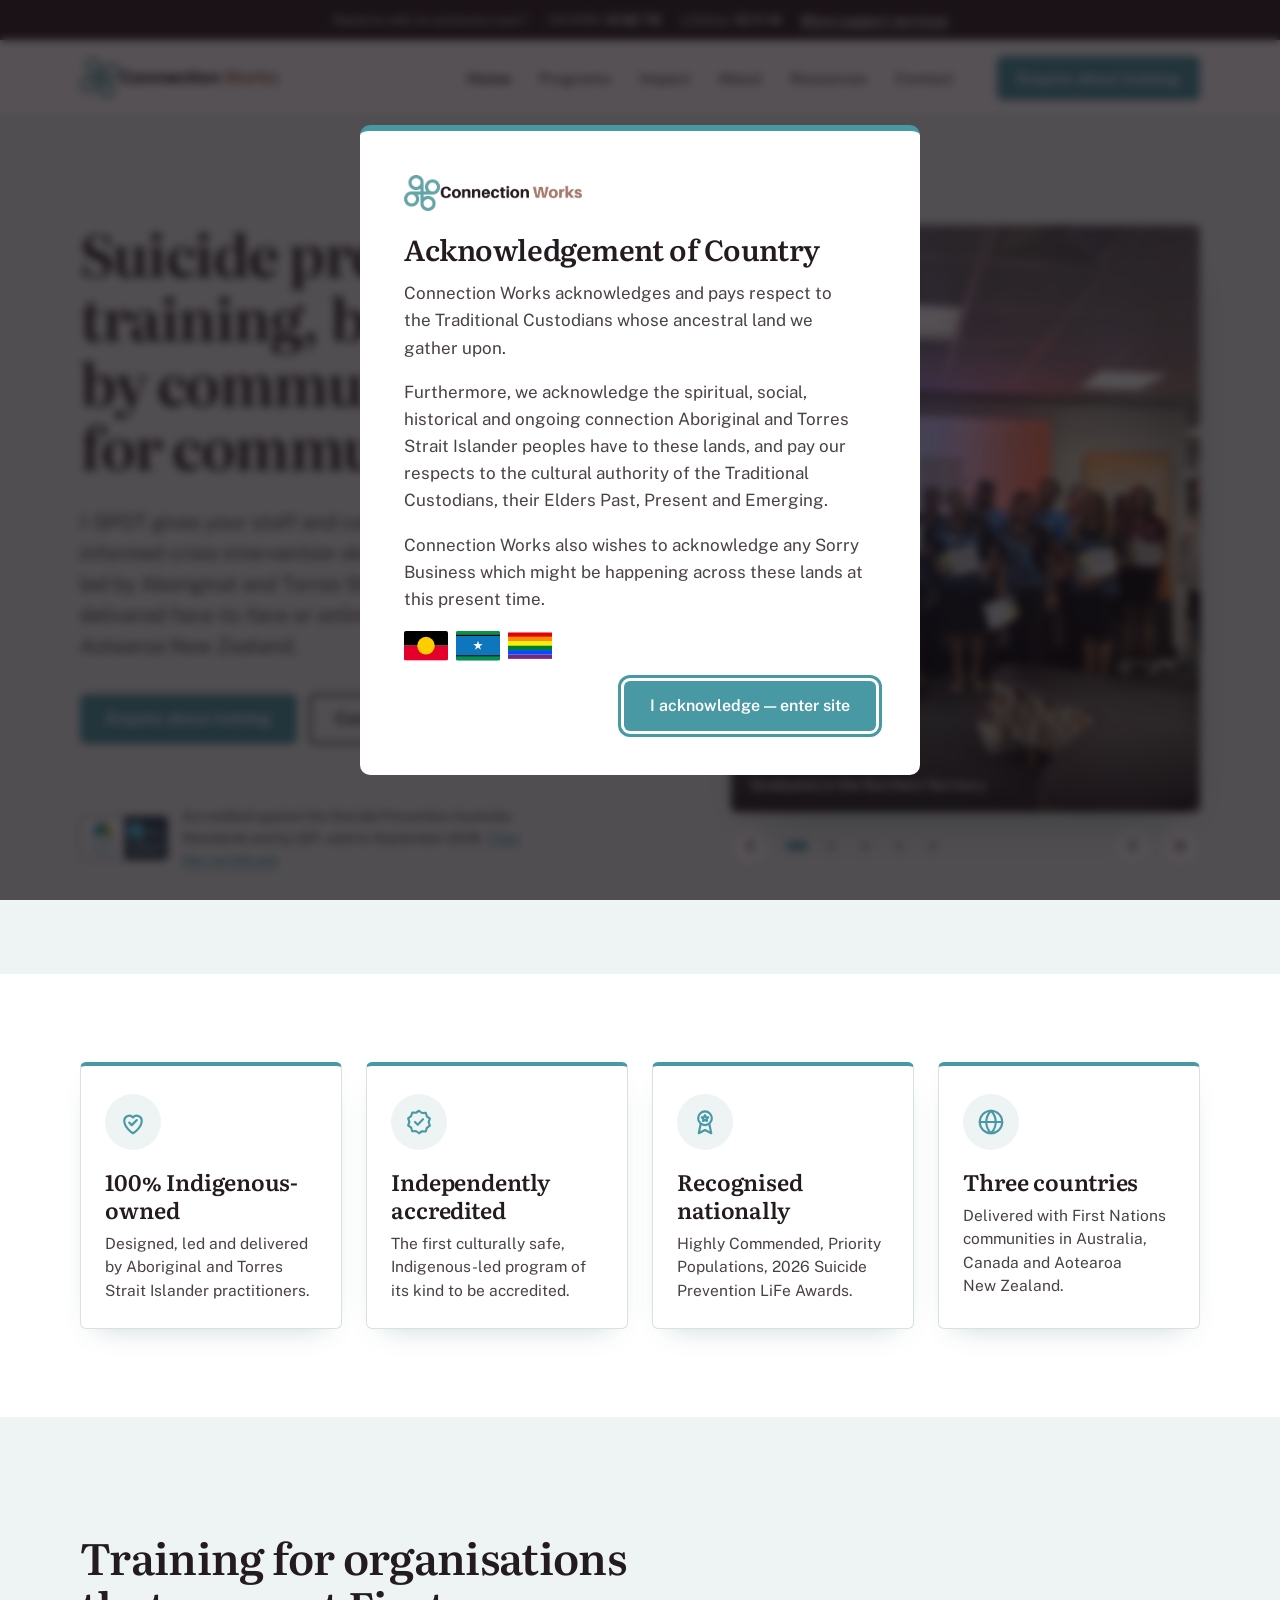
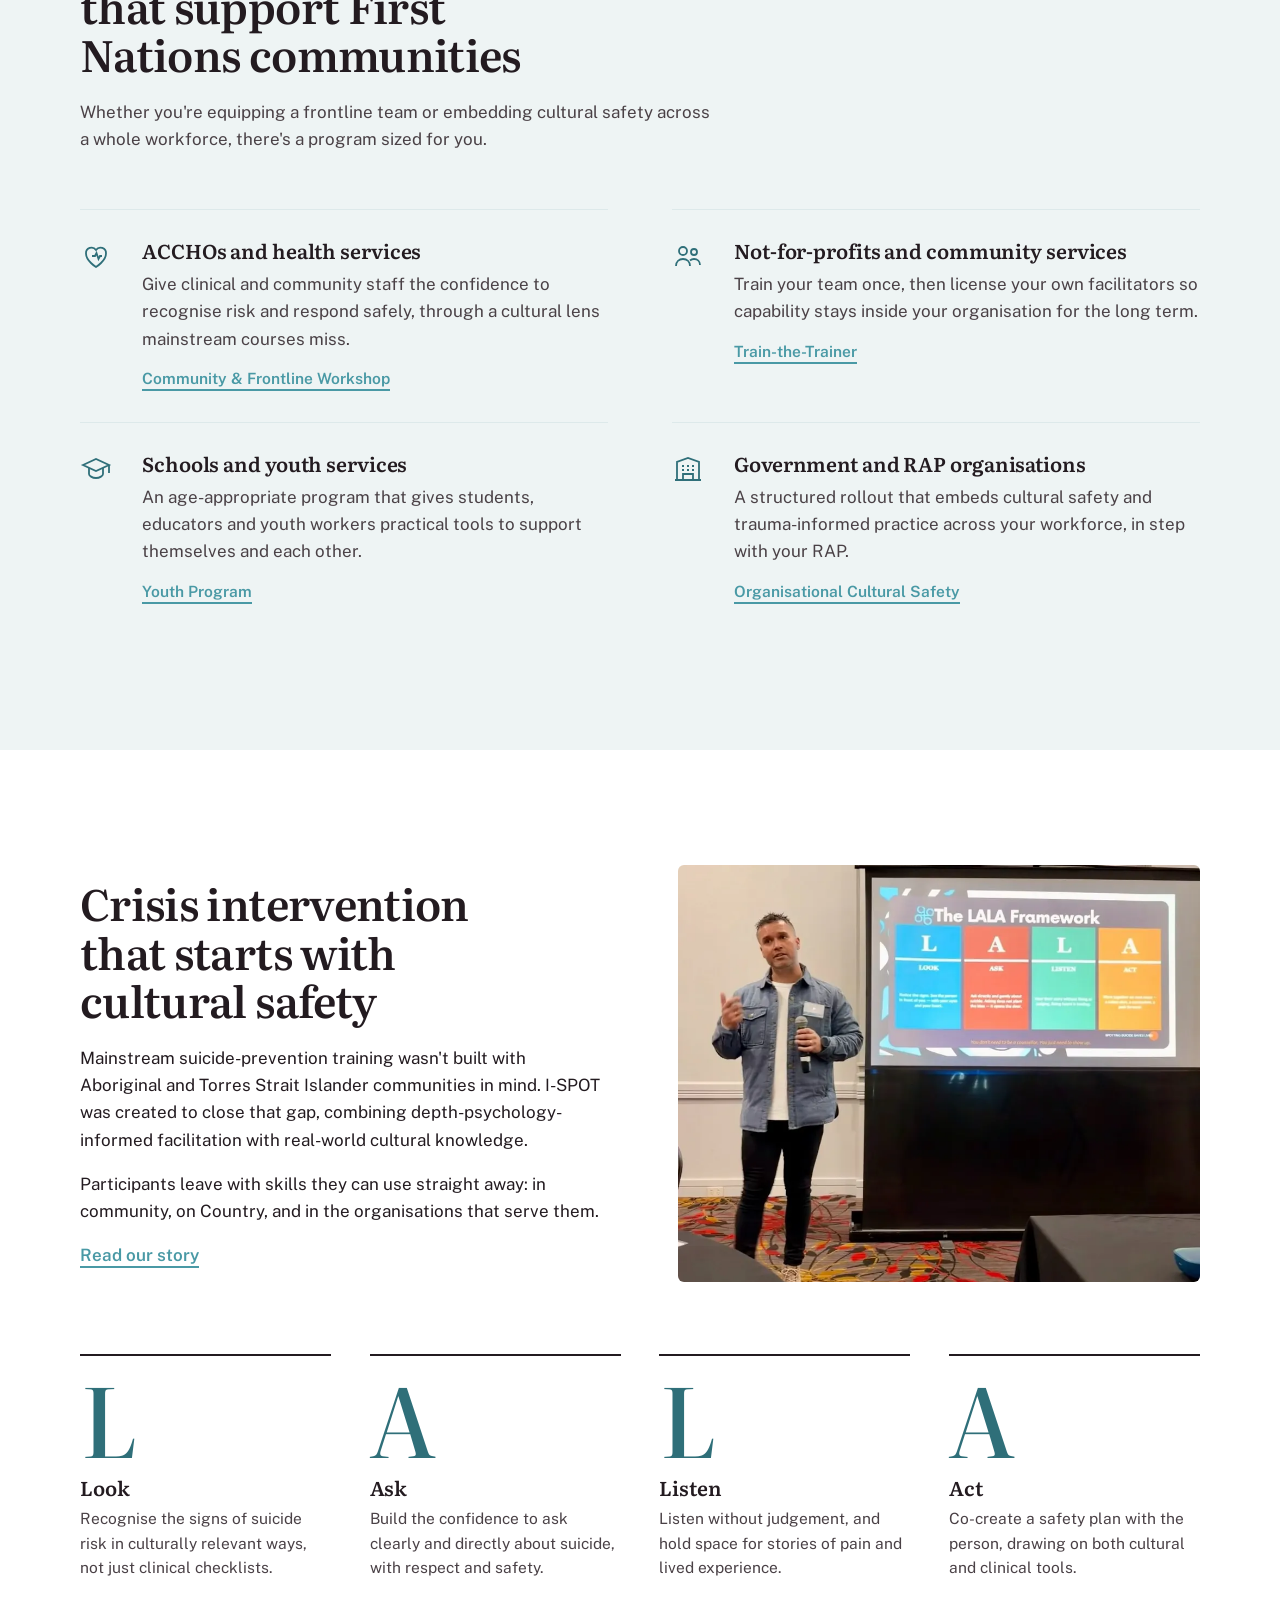
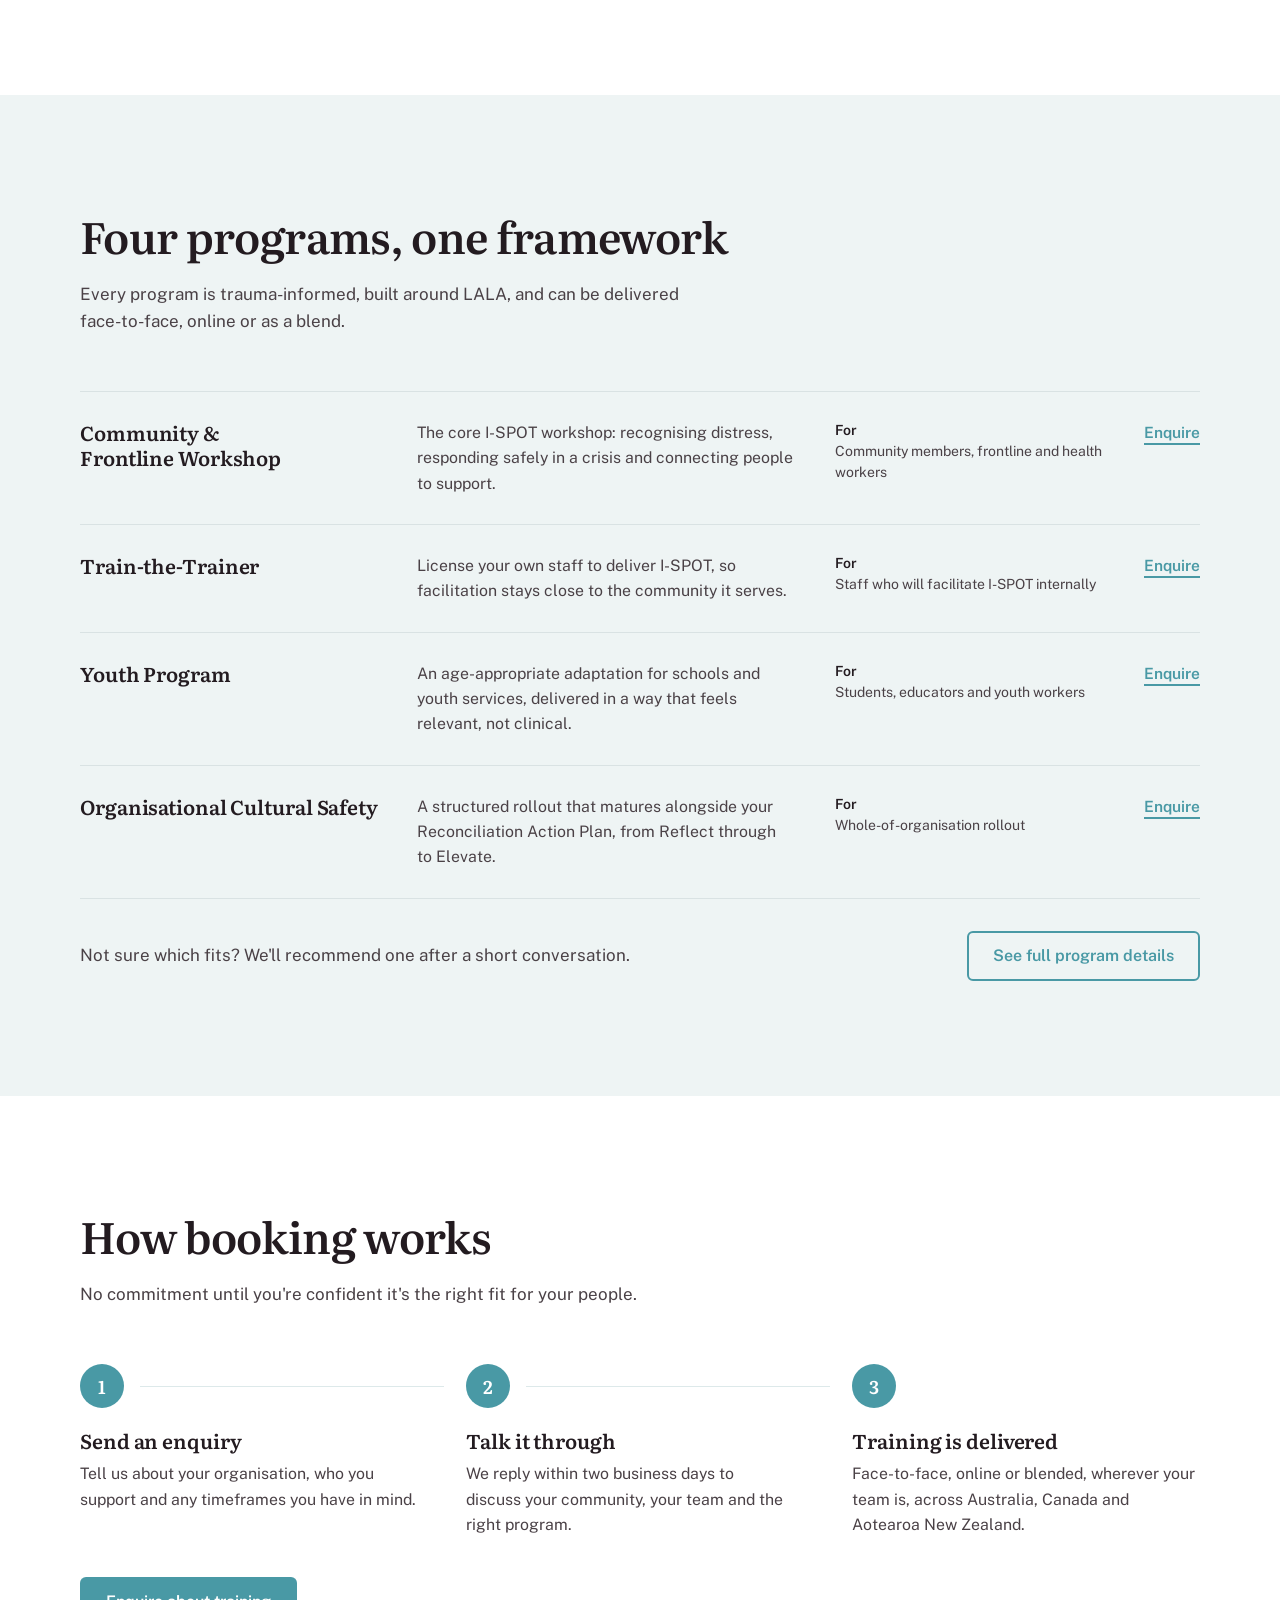
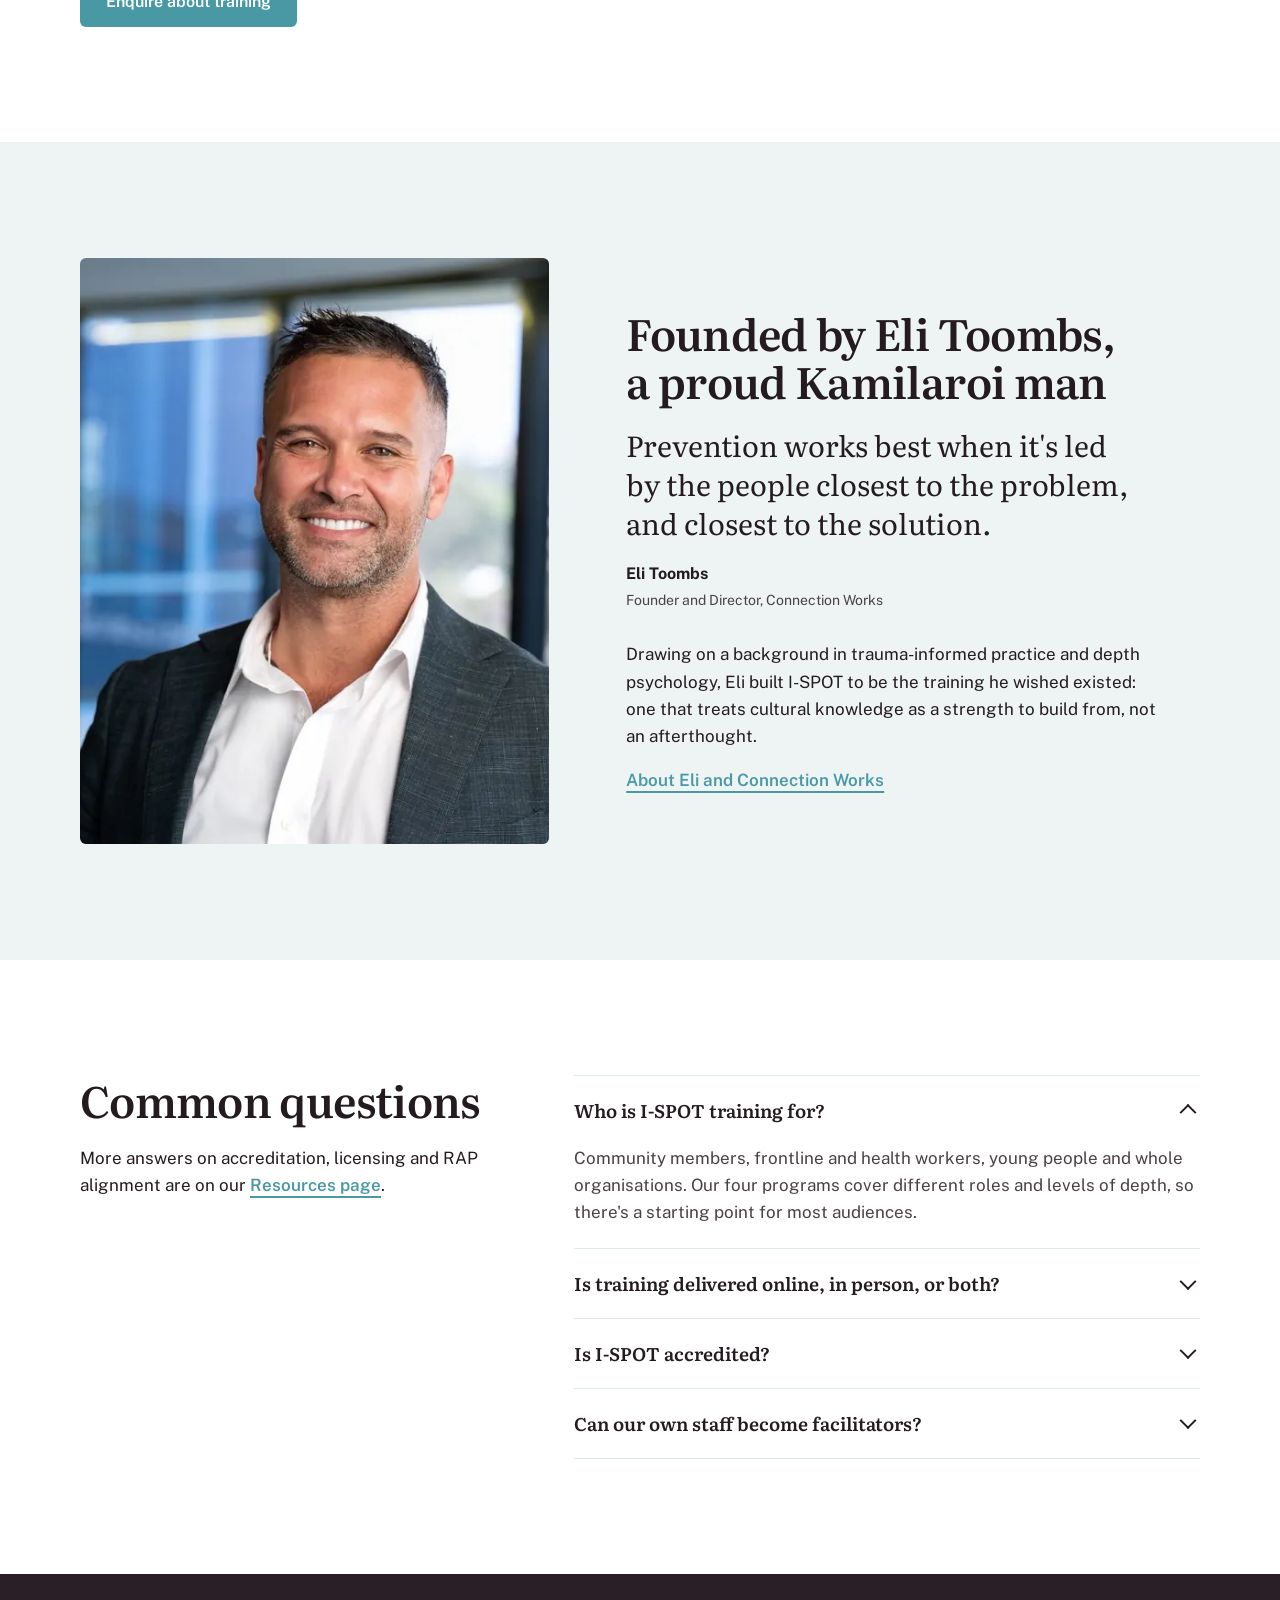
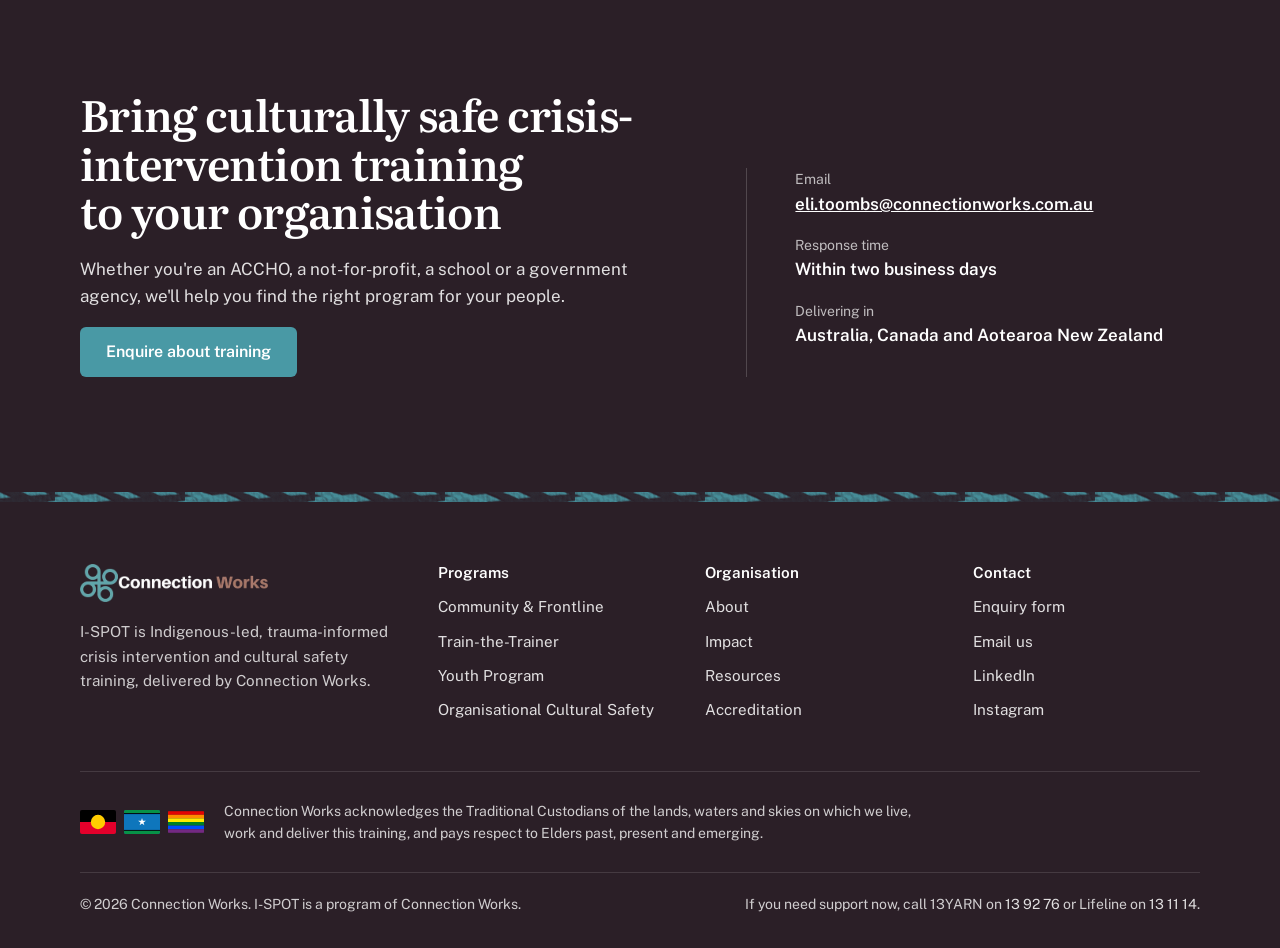
==== commit 208934e9: "Rebrand: primary teal #4999a5 (buttons, links, accents), plum #2b1f27 (crisis bar, footer, CTA band)" ====
--- a/index.html
+++ b/index.html
@@ -5,22 +5,27 @@
 <meta name="viewport" content="width=device-width, initial-scale=1">
 <title>I-SPOT — Indigenous-Led Suicide Prevention Training</title>
 <meta name="description" content="I-SPOT delivers Indigenous-led suicide prevention training and trauma-informed crisis intervention skills for community, frontline workers and organisations across Australia, Canada and Aotearoa New Zealand.">
-<link rel="canonical" href="https://ispot.com.au/">
-<meta name="theme-color" content="#1e4e55">
+<link rel="canonical" href="https://www.i-spot.com.au/">
+<meta name="theme-color" content="#2b1f27">
+<link rel="icon" type="image/png" sizes="32x32" href="img/favicon-32x32.png">
+<link rel="icon" type="image/png" sizes="16x16" href="img/favicon-16x16.png">
+<link rel="apple-touch-icon" sizes="180x180" href="img/apple-touch-icon.png">
+<link rel="manifest" href="site.webmanifest">
+<meta name="apple-mobile-web-app-title" content="I-SPOT">
 <!-- Open Graph / Twitter -->
 <meta property="og:type" content="website">
 <meta property="og:site_name" content="I-SPOT">
 <meta property="og:locale" content="en_AU">
-<meta property="og:url" content="https://ispot.com.au/">
+<meta property="og:url" content="https://www.i-spot.com.au/">
 <meta property="og:title" content="I-SPOT — Indigenous-Led Suicide Prevention Training">
 <meta property="og:description" content="I-SPOT delivers Indigenous-led suicide prevention training and trauma-informed crisis intervention skills for community, frontline workers and organisations across Australia, Canada and Aotearoa New Zealand.">
-<meta property="og:image" content="https://ispot.com.au/nt-graduates-certificates.jpg">
-<meta property="og:image:width" content="1400">
-<meta property="og:image:height" content="1050">
+<meta property="og:image" content="https://www.i-spot.com.au/og-image.png">
+<meta property="og:image:width" content="1200">
+<meta property="og:image:height" content="630">
 <meta name="twitter:card" content="summary_large_image">
 <meta name="twitter:title" content="I-SPOT — Indigenous-Led Suicide Prevention Training">
 <meta name="twitter:description" content="I-SPOT delivers Indigenous-led suicide prevention training and trauma-informed crisis intervention skills for community, frontline workers and organisations across Australia, Canada and Aotearoa New Zealand.">
-<meta name="twitter:image" content="https://ispot.com.au/nt-graduates-certificates.jpg">
+<meta name="twitter:image" content="https://www.i-spot.com.au/og-image.png">
 <!-- Structured data (AEO): organisation, site, page -->
 <script type="application/ld+json">
 {
@@ -28,16 +33,16 @@
  "@graph": [
   {
    "@type": "Organization",
-   "@id": "https://ispot.com.au/#organization",
+   "@id": "https://www.i-spot.com.au/#organization",
    "name": "Connection Works",
    "alternateName": "I-SPOT",
-   "url": "https://ispot.com.au/",
-   "logo": "https://ispot.com.au/connection-works-logo.png",
+   "url": "https://www.i-spot.com.au/",
+   "logo": "https://www.i-spot.com.au/connection-works-logo.png",
    "email": "eli.toombs@connectionworks.com.au",
    "description": "Connection Works delivers I-SPOT, a 100% Indigenous-owned, designed and led trauma-informed crisis intervention and cultural safety training program.",
    "founder": {
     "@type": "Person",
-    "@id": "https://ispot.com.au/about.html#eli-toombs",
+    "@id": "https://www.i-spot.com.au/about#eli-toombs",
     "name": "Eli Toombs",
     "jobTitle": "Founder and Director",
     "description": "A proud Kamilaroi man.",
@@ -83,33 +88,33 @@
     "@type": "ContactPoint",
     "contactType": "Training enquiries",
     "email": "eli.toombs@connectionworks.com.au",
-    "url": "https://ispot.com.au/contact.html",
+    "url": "https://www.i-spot.com.au/contact",
     "availableLanguage": "English"
    }
   },
   {
    "@type": "WebSite",
-   "@id": "https://ispot.com.au/#website",
-   "url": "https://ispot.com.au/",
+   "@id": "https://www.i-spot.com.au/#website",
+   "url": "https://www.i-spot.com.au/",
    "name": "I-SPOT",
    "publisher": {
-    "@id": "https://ispot.com.au/#organization"
+    "@id": "https://www.i-spot.com.au/#organization"
    },
    "inLanguage": "en-AU"
   },
   {
    "@type": "WebPage",
-   "@id": "https://ispot.com.au/#webpage",
-   "url": "https://ispot.com.au/",
+   "@id": "https://www.i-spot.com.au/#webpage",
+   "url": "https://www.i-spot.com.au/",
    "name": "I-SPOT — Indigenous-Led Suicide Prevention Training",
    "description": "I-SPOT delivers Indigenous-led suicide prevention training and trauma-informed crisis intervention skills for community, frontline workers and organisations across Australia, Canada and Aotearoa New Zealand.",
    "isPartOf": {
-    "@id": "https://ispot.com.au/#website"
+    "@id": "https://www.i-spot.com.au/#website"
    },
    "about": {
-    "@id": "https://ispot.com.au/#organization"
+    "@id": "https://www.i-spot.com.au/#organization"
    },
-   "primaryImageOfPage": "https://ispot.com.au/canada-partners-waterfront2.jpg",
+   "primaryImageOfPage": "https://www.i-spot.com.au/canada-partners-waterfront2.jpg",
    "inLanguage": "en-AU"
   }
  ]
@@ -131,7 +136,7 @@
     <span class="support-bar-label">Need to talk to someone now?</span>
     <a href="tel:139276"><span>13YARN</span>13 92 76</a>
     <a href="tel:131114"><span>Lifeline</span>13 11 14</a>
-    <a href="resources.html#support" class="support-bar-more">More support services</a>
+    <a href="resources#support" class="support-bar-more">More support services</a>
   </div>
 </div>
 
@@ -174,19 +179,19 @@
 
 <header class="site-header">
   <div class="wrap nav" role="navigation" aria-label="Main">
-    <a href="index.html" class="brand" aria-label="I-SPOT by Connection Works, home">
+    <a href="/" class="brand" aria-label="I-SPOT by Connection Works, home">
       <img src="img/cw-logo-dark.webp" width="475" height="96" alt="Connection Works">
     </a>
     <ul class="nav-links" id="nav-links">
-      <li><a href="index.html" aria-current="page">Home</a></li>
-      <li><a href="training.html">Programs</a></li>
-      <li><a href="impact.html">Impact</a></li>
-      <li><a href="about.html">About</a></li>
-      <li><a href="resources.html">Resources</a></li>
-      <li><a href="contact.html">Contact</a></li>
-      <li class="nav-mobile-cta"><a href="contact.html" class="btn btn-primary">Enquire about training</a></li>
+      <li><a href="/" aria-current="page">Home</a></li>
+      <li><a href="training">Programs</a></li>
+      <li><a href="impact">Impact</a></li>
+      <li><a href="about">About</a></li>
+      <li><a href="resources">Resources</a></li>
+      <li><a href="contact">Contact</a></li>
+      <li class="nav-mobile-cta"><a href="contact" class="btn btn-primary">Enquire about training</a></li>
     </ul>
-    <div class="nav-cta"><a href="contact.html" class="btn btn-primary">Enquire about training</a></div>
+    <div class="nav-cta"><a href="contact" class="btn btn-primary">Enquire about training</a></div>
     <button class="nav-toggle" aria-label="Menu" aria-expanded="false" aria-controls="nav-links"><span></span></button>
   </div>
 </header>
@@ -200,12 +205,12 @@
         <h1>Suicide prevention training, built by community, for community.</h1>
         <p class="lede">I-SPOT gives your staff and community practical, trauma-informed crisis intervention skills. It is designed, owned and led by Aboriginal and Torres Strait Islander practitioners, and delivered face-to-face or online across Australia, Canada and Aotearoa New Zealand.</p>
         <div class="btn-row">
-          <a href="contact.html" class="btn btn-primary">Enquire about training</a>
-          <a href="training.html" class="btn btn-secondary">Compare programs</a>
+          <a href="contact" class="btn btn-primary">Enquire about training</a>
+          <a href="training" class="btn btn-secondary">Compare programs</a>
         </div>
         <div class="hero-note">
           <img src="img/accreditation-badge.webp" width="760" height="380" alt="Suicide Prevention Australia Standards and QIP Accredited Program">
-          <p>Accredited against the Suicide Prevention Australia Standards and by QIP, valid to September 2028. <a href="resources.html#certificate">View the certificate</a></p>
+          <p>Accredited against the Suicide Prevention Australia Standards and by QIP, valid to September 2028. <a href="resources#certificate">View the certificate</a></p>
         </div>
       </div>
       <div class="hero-slider" role="region" aria-roledescription="carousel" aria-label="Photos of I-SPOT training and graduates">
@@ -287,22 +292,22 @@
         <div class="audience"><svg viewBox="0 0 32 32" fill="none" stroke="currentColor" stroke-width="1.8" aria-hidden="true"><path d="M16 27s-10-6.2-10-13.5A5.5 5.5 0 0 1 16 10a5.5 5.5 0 0 1 10 3.5C26 20.8 16 27 16 27Z"/><path d="M12 16h3l1.5-3 2 6 1.5-3h2"/></svg><div>
           <h3>ACCHOs and health services</h3>
           <p>Give clinical and community staff the confidence to recognise risk and respond safely, through a cultural lens mainstream courses miss.</p>
-          <a class="text-link" href="training.html#community">Community &amp; Frontline Workshop</a>
+          <a class="text-link" href="training#community">Community &amp; Frontline Workshop</a>
         </div></div>
         <div class="audience"><svg viewBox="0 0 32 32" fill="none" stroke="currentColor" stroke-width="1.8" aria-hidden="true"><circle cx="11" cy="11" r="4"/><circle cx="22" cy="12" r="3"/><path d="M4 26c0-4.4 3.1-7 7-7s7 2.6 7 7M18 20.5c1-.9 2.4-1.5 4-1.5 3.3 0 6 2.2 6 6"/></svg><div>
           <h3>Not-for-profits and community services</h3>
           <p>Train your team once, then license your own facilitators so capability stays inside your organisation for the long term.</p>
-          <a class="text-link" href="training.html#trainer">Train-the-Trainer</a>
+          <a class="text-link" href="training#trainer">Train-the-Trainer</a>
         </div></div>
         <div class="audience"><svg viewBox="0 0 32 32" fill="none" stroke="currentColor" stroke-width="1.8" aria-hidden="true"><path d="M3 12 16 6l13 6-13 6L3 12Z"/><path d="M9 15v6c0 1.7 3.1 4 7 4s7-2.3 7-4v-6M29 12v8"/></svg><div>
           <h3>Schools and youth services</h3>
           <p>An age-appropriate program that gives students, educators and youth workers practical tools to support themselves and each other.</p>
-          <a class="text-link" href="training.html#youth">Youth Program</a>
+          <a class="text-link" href="training#youth">Youth Program</a>
         </div></div>
         <div class="audience"><svg viewBox="0 0 32 32" fill="none" stroke="currentColor" stroke-width="1.8" aria-hidden="true"><path d="M5 27V9l11-4 11 4v18"/><path d="M3 27h26M11 27v-6h10v6M10 13h2M15 13h2M20 13h2M10 17h2M15 17h2M20 17h2"/></svg><div>
           <h3>Government and RAP organisations</h3>
           <p>A structured rollout that embeds cultural safety and trauma-informed practice across your workforce, in step with your RAP.</p>
-          <a class="text-link" href="training.html#organisation">Organisational Cultural Safety</a>
+          <a class="text-link" href="training#organisation">Organisational Cultural Safety</a>
         </div></div>
       </div>
     </div>
@@ -316,7 +321,7 @@
           <h2 id="approach-title">Crisis intervention that starts with cultural safety</h2>
           <p>Mainstream suicide-prevention training wasn't built with Aboriginal and Torres Strait Islander communities in mind. I-SPOT was created to close that gap, combining depth-psychology-informed facilitation with real-world cultural knowledge.</p>
           <p>Participants leave with skills they can use straight away: in community, on Country, and in the organisations that serve them.</p>
-          <a class="text-link" href="about.html">Read our story</a>
+          <a class="text-link" href="about">Read our story</a>
         </div>
         <div class="split-media">
           <img loading="lazy" decoding="async" src="img/eli-lala-presenting-wide-1024.webp" srcset="img/eli-lala-presenting-wide-480.webp 480w, img/eli-lala-presenting-wide-960.webp 960w, img/eli-lala-presenting-wide-1024.webp 1024w" sizes="(min-width: 860px) 50vw, 100vw" width="1024" height="896" alt="Eli Toombs presenting the LALA framework to a room of I-SPOT workshop participants">
@@ -340,33 +345,33 @@
       </div>
       <ul class="program-list">
         <li class="program">
-          <h3><a href="training.html#community">Community &amp; Frontline Workshop</a></h3>
+          <h3><a href="training#community">Community &amp; Frontline Workshop</a></h3>
           <p>The core I-SPOT workshop: recognising distress, responding safely in a crisis and connecting people to support.</p>
           <div class="program-meta"><b>For</b>Community members, frontline and health workers</div>
-          <a class="text-link" href="contact.html?program=community">Enquire</a>
+          <a class="text-link" href="contact?program=community">Enquire</a>
         </li>
         <li class="program">
-          <h3><a href="training.html#trainer">Train-the-Trainer</a></h3>
+          <h3><a href="training#trainer">Train-the-Trainer</a></h3>
           <p>License your own staff to deliver I-SPOT, so facilitation stays close to the community it serves.</p>
           <div class="program-meta"><b>For</b>Staff who will facilitate I-SPOT internally</div>
-          <a class="text-link" href="contact.html?program=trainer">Enquire</a>
+          <a class="text-link" href="contact?program=trainer">Enquire</a>
         </li>
         <li class="program">
-          <h3><a href="training.html#youth">Youth Program</a></h3>
+          <h3><a href="training#youth">Youth Program</a></h3>
           <p>An age-appropriate adaptation for schools and youth services, delivered in a way that feels relevant, not clinical.</p>
           <div class="program-meta"><b>For</b>Students, educators and youth workers</div>
-          <a class="text-link" href="contact.html?program=youth">Enquire</a>
+          <a class="text-link" href="contact?program=youth">Enquire</a>
         </li>
         <li class="program">
-          <h3><a href="training.html#organisation">Organisational Cultural Safety</a></h3>
+          <h3><a href="training#organisation">Organisational Cultural Safety</a></h3>
           <p>A structured rollout that matures alongside your Reconciliation Action Plan, from Reflect through to Elevate.</p>
           <div class="program-meta"><b>For</b>Whole-of-organisation rollout</div>
-          <a class="text-link" href="contact.html?program=organisation">Enquire</a>
+          <a class="text-link" href="contact?program=organisation">Enquire</a>
         </li>
       </ul>
       <div class="list-foot">
         <p>Not sure which fits? We'll recommend one after a short conversation.</p>
-        <a href="training.html" class="btn btn-tertiary">See full program details</a>
+        <a href="training" class="btn btn-tertiary">See full program details</a>
       </div>
     </div>
   </section>
@@ -383,7 +388,7 @@
         <li><h3>Talk it through</h3><p>We reply within two business days to discuss your community, your team and the right program.</p></li>
         <li><h3>Training is delivered</h3><p>Face-to-face, online or blended, wherever your team is, across Australia, Canada and Aotearoa New Zealand.</p></li>
       </ol>
-      <a href="contact.html" class="btn btn-primary">Enquire about training</a>
+      <a href="contact" class="btn btn-primary">Enquire about training</a>
     </div>
   </section>
 
@@ -398,7 +403,7 @@
           <cite><b>Eli Toombs</b>Founder and Director, Connection Works</cite>
         </blockquote>
         <p>Drawing on a background in trauma-informed practice and depth psychology, Eli built I-SPOT to be the training he wished existed: one that treats cultural knowledge as a strength to build from, not an afterthought.</p>
-        <a class="text-link" href="about.html">About Eli and Connection Works</a>
+        <a class="text-link" href="about">About Eli and Connection Works</a>
       </div>
     </div>
   </section>
@@ -408,7 +413,7 @@
     <div class="wrap faq-layout">
       <div>
         <h2 id="faq-title">Common questions</h2>
-        <p>More answers on accreditation, licensing and RAP alignment are on our <a class="text-link" href="resources.html#faq">Resources page</a>.</p>
+        <p>More answers on accreditation, licensing and RAP alignment are on our <a class="text-link" href="resources#faq">Resources page</a>.</p>
       </div>
       <div class="faq">
         <details open>
@@ -438,7 +443,7 @@
         <h2 id="cta-title">Bring culturally safe crisis-intervention training to your organisation</h2>
         <p>Whether you're an ACCHO, a not-for-profit, a school or a government agency, we'll help you find the right program for your people.</p>
         <div class="btn-row">
-          <a href="contact.html" class="btn btn-primary">Enquire about training</a>
+          <a href="contact" class="btn btn-primary">Enquire about training</a>
         </div>
       </div>
       <div class="cta-contact">
@@ -463,25 +468,25 @@
       <nav aria-labelledby="f-programs">
         <h2 id="f-programs">Programs</h2>
         <ul>
-          <li><a href="training.html#community">Community &amp; Frontline</a></li>
-          <li><a href="training.html#trainer">Train-the-Trainer</a></li>
-          <li><a href="training.html#youth">Youth Program</a></li>
-          <li><a href="training.html#organisation">Organisational Cultural Safety</a></li>
+          <li><a href="training#community">Community &amp; Frontline</a></li>
+          <li><a href="training#trainer">Train-the-Trainer</a></li>
+          <li><a href="training#youth">Youth Program</a></li>
+          <li><a href="training#organisation">Organisational Cultural Safety</a></li>
         </ul>
       </nav>
       <nav aria-labelledby="f-site">
         <h2 id="f-site">Organisation</h2>
         <ul>
-          <li><a href="about.html">About</a></li>
-          <li><a href="impact.html">Impact</a></li>
-          <li><a href="resources.html">Resources</a></li>
-          <li><a href="resources.html#certificate">Accreditation</a></li>
+          <li><a href="about">About</a></li>
+          <li><a href="impact">Impact</a></li>
+          <li><a href="resources">Resources</a></li>
+          <li><a href="resources#certificate">Accreditation</a></li>
         </ul>
       </nav>
       <div>
         <h2>Contact</h2>
         <ul>
-          <li><a href="contact.html">Enquiry form</a></li>
+          <li><a href="contact">Enquiry form</a></li>
           <li><a href="mailto:eli.toombs@connectionworks.com.au">Email us</a></li>
           <li><a href="https://www.linkedin.com/in/elitoombs" rel="noopener">LinkedIn</a></li>
           <li><a href="https://www.instagram.com/eli_toombs" rel="noopener">Instagram</a></li>
--- a/site.css
+++ b/site.css
@@ -3,8 +3,8 @@
    Audience: not-for-profits, ACCHOs, schools and government buying training.
    Character: professional, empathetic, clear next steps.
 
-   Palette  — paper #FFFFFF · mist #EEF4F4 · deep teal #1E4E55
-              ink #231B20 · clay #8C5E51 · action #C4481C (buttons only)
+   Palette  — paper #FFFFFF · mist #EEF4F4 · primary teal #4999A5
+              ink #231B20 · plum #2B1F27 · clay #8C5E51
    Type     — Literata (headings: warm, readable book serif)
               Public Sans (body + UI: civic, highly legible)
    ========================================================================= */
@@ -13,20 +13,21 @@
   --paper: #ffffff;
   --mist: #eef4f4;
   --mist-deep: #dde9ea;
-  --teal: #1e4e55;
+  --teal: #4999a5;           /* primary brand teal: buttons, links, accents */
   --teal-mid: #2f6f79;
-  --teal-bright: #4999a5;   /* brand teal: decorative use only */
+  --teal-bright: #4999a5;
+  --plum: #2b1f27;           /* dark background: crisis bar, footer, CTA band */
   --ink: #231b20;
   --ink-2: #4a4146;         /* secondary text, 9:1 on white */
   --clay: #8c5e51;
-  --action: #c4481c;        /* 4.9:1 with white text */
-  --action-hover: #a63a13;
-  --tertiary: #a86f22;       /* ochre: underlines, borders, icons (3:1+ on white) */
-  --tertiary-text: #8a5a18;  /* same hue darkened for text: 5.9:1 on white, AA */
-  --tertiary-tint: #f6ecdd;
+  --action: #4999a5;
+  --action-hover: #3a7c86;
+  --tertiary: #4999a5;       /* underlines, borders, icons */
+  --tertiary-text: #4999a5;  /* link text */
+  --tertiary-tint: #e8f2f3;
   --line: #d9e2e3;
   --line-dark: rgb(255 255 255 / 0.18);
-  --focus: #c4481c;
+  --focus: #4999a5;
 
   --font-head: "Literata", Georgia, "Times New Roman", serif;
   --font-body: "Public Sans", "Segoe UI", system-ui, -apple-system, sans-serif;
@@ -149,7 +150,7 @@
 .btn-tertiary:hover { background: var(--tertiary-tint); }
 
 /* ---------- crisis support bar ---------- */
-.support-bar { background: var(--ink); color: #fff; font-size: var(--fs-sm); }
+.support-bar { background: var(--plum); color: #fff; font-size: var(--fs-sm); }
 .support-bar .wrap {
   display: flex; flex-wrap: wrap; justify-content: center; align-items: center;
   gap: 4px 20px; padding-block: 9px;
@@ -411,7 +412,7 @@
 @media (max-width: 860px) { .faq-layout { grid-template-columns: 1fr; } }
 
 /* ---------- closing call to action ---------- */
-.cta { background: var(--teal); color: #fff; }
+.cta { background: var(--plum); color: #fff; }
 .cta-grid { display: grid; grid-template-columns: minmax(0, 1.3fr) minmax(0, 1fr); gap: clamp(32px, 6vw, 88px); align-items: end; }
 .cta h2 { color: #fff; max-width: 24ch; }
 .cta p { color: rgb(255 255 255 / 0.86); }
@@ -427,7 +428,7 @@
 
 /* ---------- footer: the woven pattern lives here as a cultural signature ---------- */
 .site-footer {
-  background: var(--ink); color: rgb(255 255 255 / 0.78); font-size: 0.95rem;
+  background: var(--plum); color: rgb(255 255 255 / 0.78); font-size: 0.95rem;
   position: relative; isolation: isolate;
 }
 .site-footer::before {
